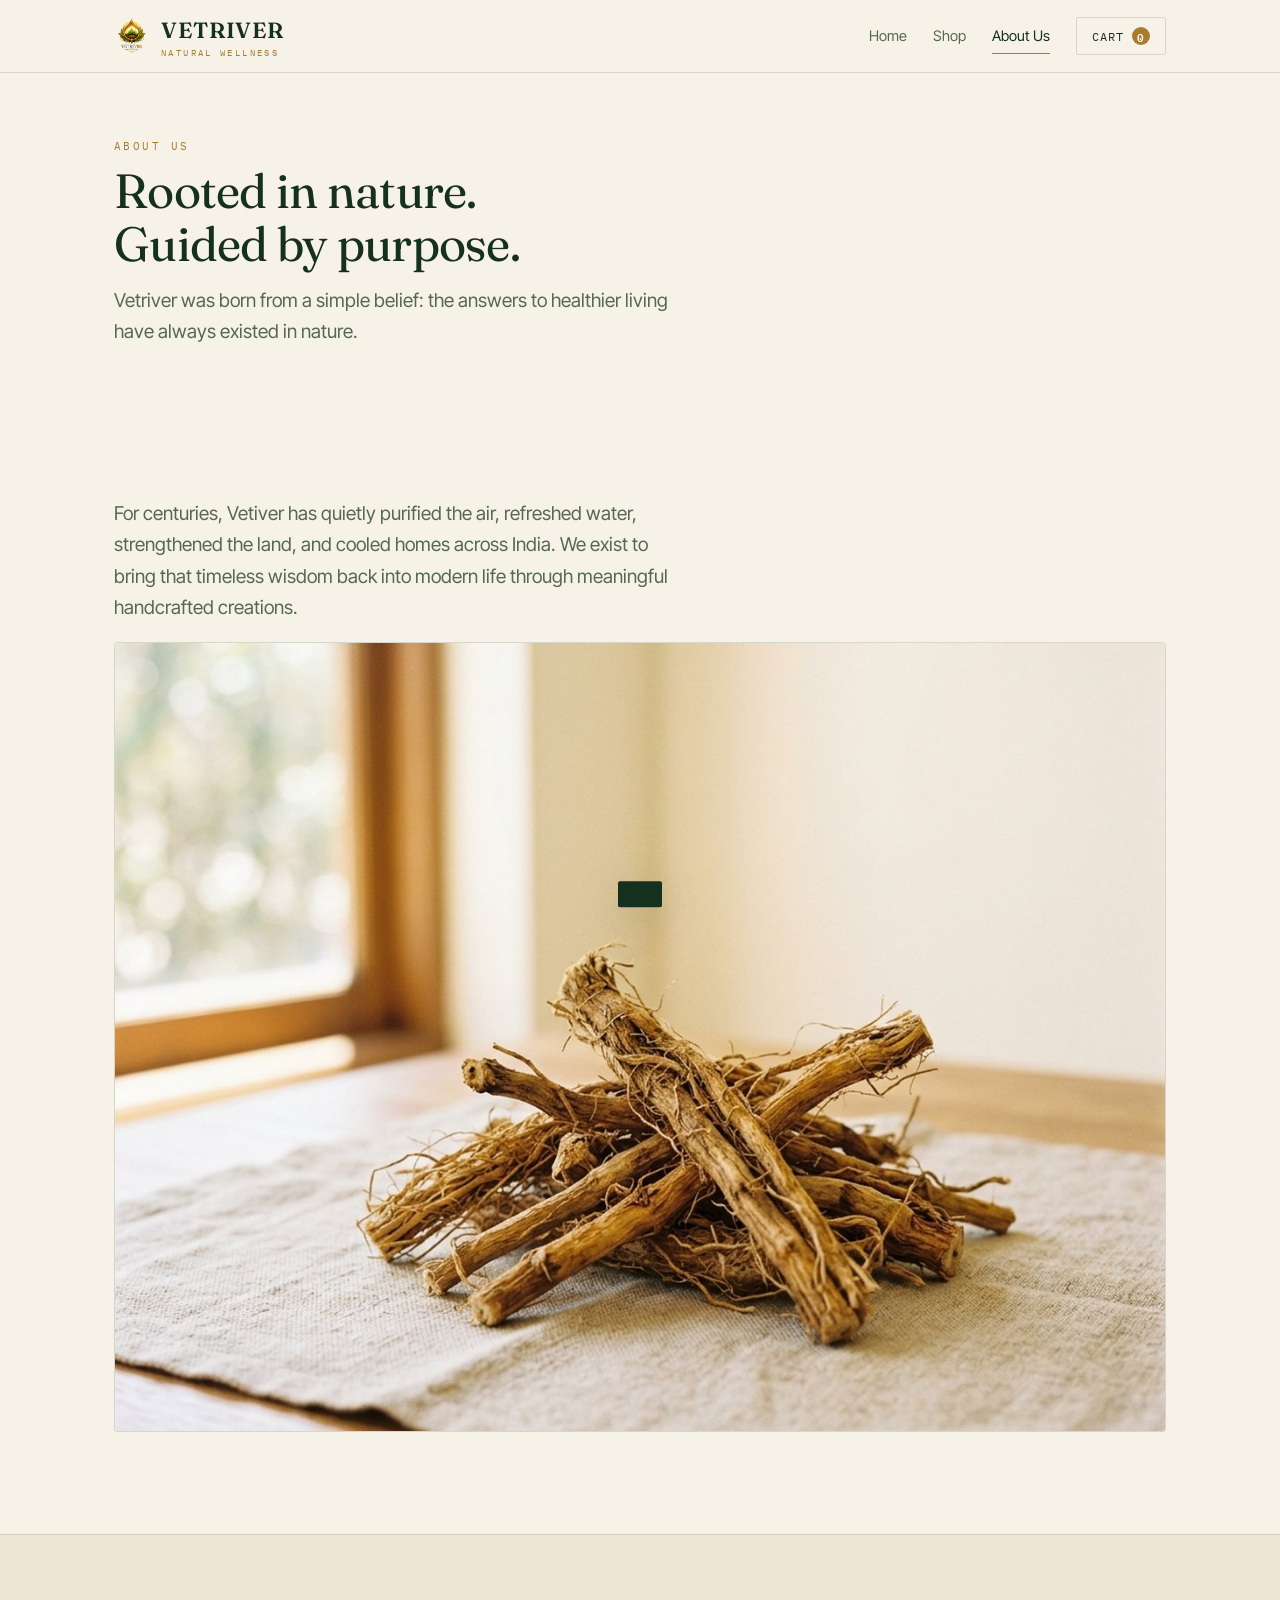
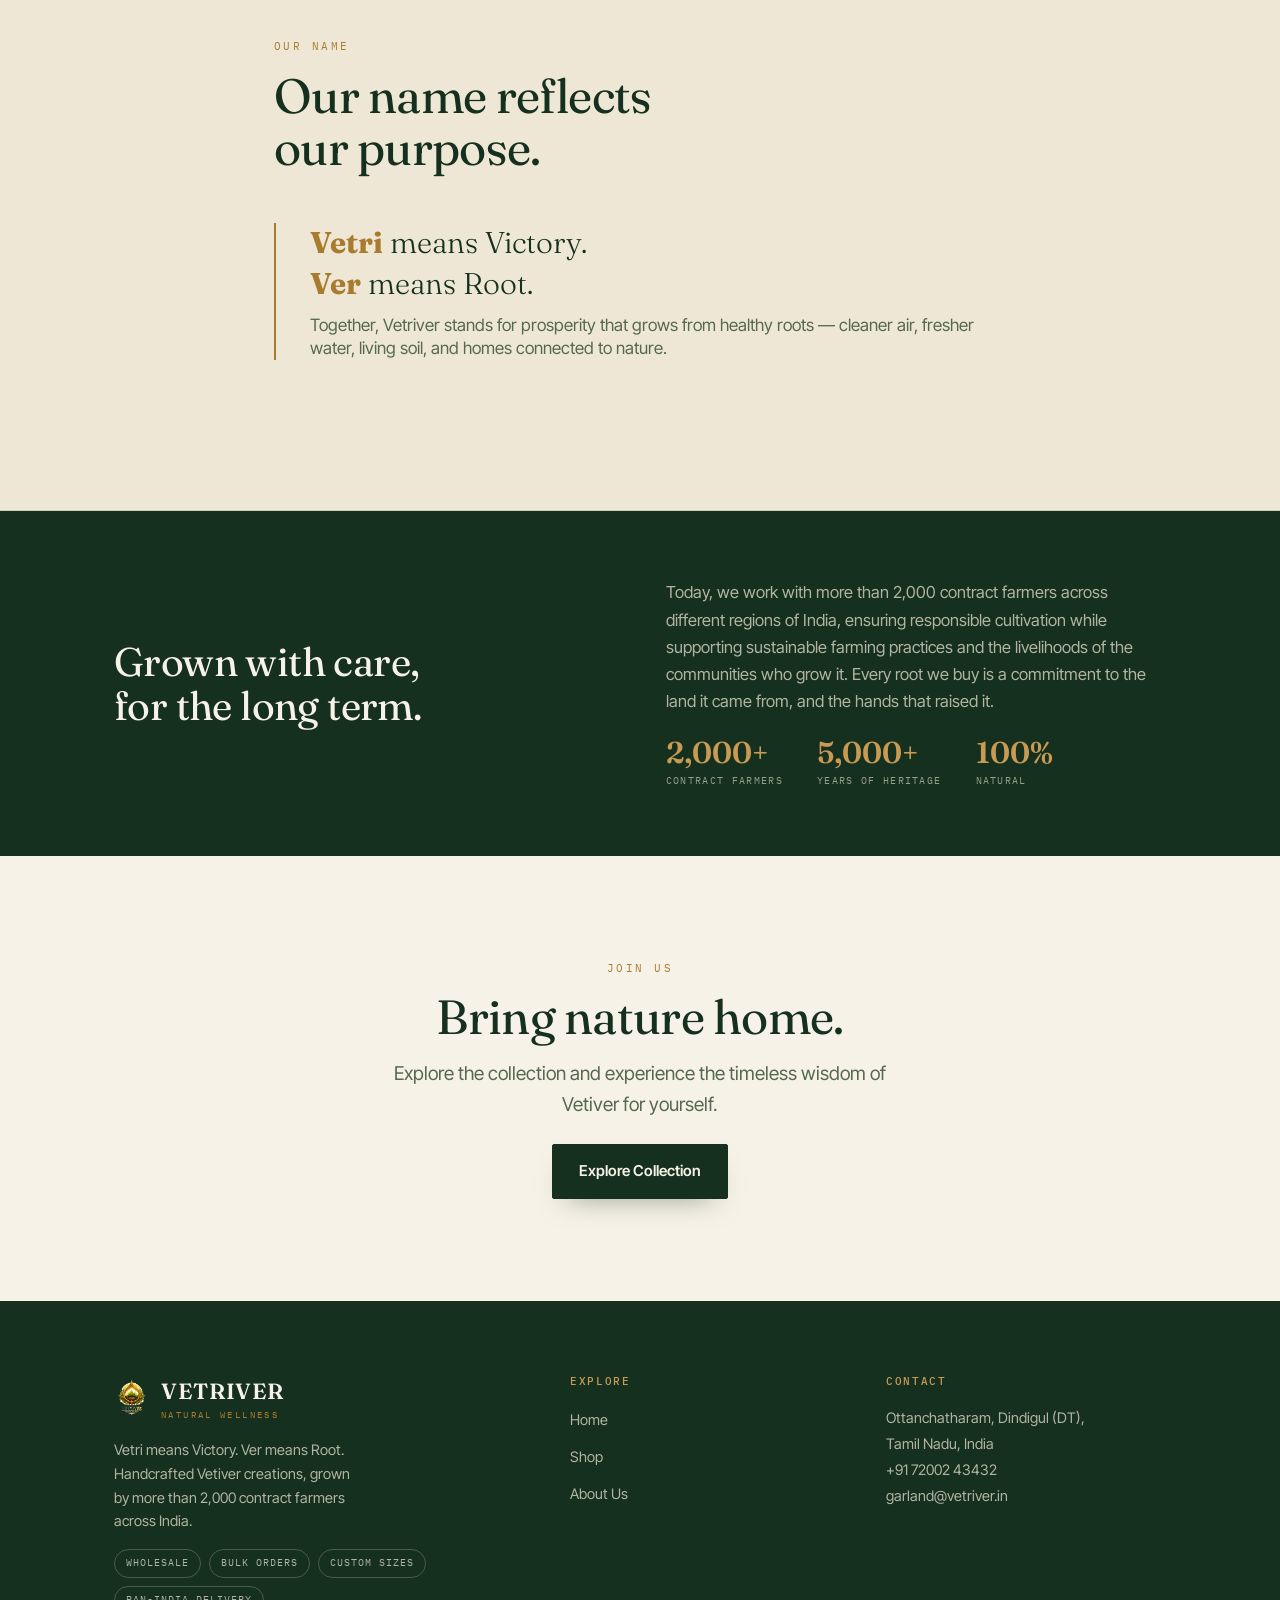
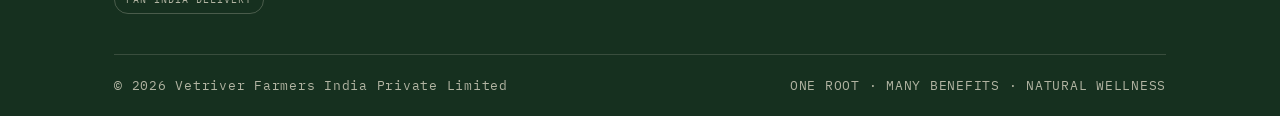
==== about.html @ 760e2b09 "Consolidate to a single 3-page luxury e-commerce site Rebuild as Home / Shop / About Us with the cli" ====
<!DOCTYPE html>
<html lang="en">
<head>
<meta charset="utf-8">
<meta name="viewport" content="width=device-width, initial-scale=1, viewport-fit=cover">
<meta name="theme-color" content="#F7F2E8">

<title>About Us — Rooted in Nature, Guided by Purpose | Vetriver</title>
<meta name="description" content="Vetri means Victory. Ver means Root. Vetriver brings 5,000 years of Vetiver wisdom back into modern life, working with 2,000+ contract farmers across India.">
<link rel="canonical" href="https://vetriver.in/about.html">

<meta property="og:type" content="website">
<meta property="og:site_name" content="Vetriver">
<meta property="og:title" content="About Us — Rooted in Nature, Guided by Purpose">
<meta property="og:description" content="Vetri means Victory. Ver means Root. Prosperity that grows from healthy roots.">
<meta property="og:image" content="https://vetriver.in/assets/c-roots.jpg">
<meta property="og:url" content="https://vetriver.in/about.html">
<meta name="twitter:card" content="summary_large_image">

<link rel="icon" href="assets/logo-light.png">
<link rel="preconnect" href="https://fonts.googleapis.com">
<link rel="preconnect" href="https://fonts.gstatic.com" crossorigin>
<link href="https://fonts.googleapis.com/css2?family=Fraunces:opsz,ital,wght@9..144,0,300;9..144,0,400;9..144,0,600;9..144,1,300&family=Inter+Tight:wght@400;500;600&family=IBM+Plex+Mono:wght@400;500&display=swap" rel="stylesheet">
<link rel="stylesheet" href="assets/styles.css">

<script type="application/ld+json">
{
  "@context": "https://schema.org",
  "@type": "AboutPage",
  "name": "About Vetriver",
  "description": "Vetri means Victory. Ver means Root. Vetriver brings 5,000 years of Vetiver wisdom back into modern life, working with more than 2,000 contract farmers across India.",
  "mainEntity": { "@id": "https://vetriver.in/#org" }
}
</script>
</head>
<body>

<a class="skip" href="#top">Skip to content</a>

<div class="splash" aria-hidden="true">
  <img src="assets/logo-light.png" alt="">
  <small>Vetriver</small>
</div>

<header>
  <nav class="wrap">
    <a class="brand" href="index.html">
      <img src="assets/logo-light.png" alt="" width="36">
      <span><b>VETRIVER</b><small>Natural Wellness</small></span>
    </a>
    <div class="navlinks">
      <a href="index.html">Home</a>
      <a href="shop.html">Shop</a>
      <a href="about.html" aria-current="page">About Us</a>
    </div>
    <button class="cart-btn" id="cartBtn" aria-label="Open cart" aria-controls="drawer" aria-expanded="false">
      CART <span class="cart-count" id="cartCount">0</span>
    </button>
    <details class="menu" id="mobileMenu">
      <summary aria-label="Menu">
        <svg width="20" height="20" viewBox="0 0 24 24" fill="none" stroke="currentColor" stroke-width="2" aria-hidden="true">
          <line x1="3" y1="6" x2="21" y2="6"/><line x1="3" y1="12" x2="21" y2="12"/><line x1="3" y1="18" x2="21" y2="18"/>
        </svg>
      </summary>
      <div class="menu-panel">
        <a href="index.html">Home</a>
        <a href="shop.html">Shop</a>
        <a href="about.html" aria-current="page">About Us</a>
      </div>
    </details>
  </nav>
</header>

<main id="top">

<div class="page-head">
  <div class="wrap">
    <div class="sec-head rv">
      <p class="eyebrow">About us</p>
      <h2>Rooted in nature.<br>Guided by purpose.</h2>
      <p class="lede" style="margin-top:14px">
        Vetriver was born from a simple belief: the answers to healthier living have
        always existed in nature.
      </p>
    </div>
  </div>
</div>

<section>
  <div class="wrap">
    <div class="heritage-grid">
      <div class="rv">
        <p class="lede">
          For centuries, Vetiver has quietly purified the air, refreshed water,
          strengthened the land, and cooled homes across India. We exist to bring that
          timeless wisdom back into modern life through meaningful handcrafted creations.
        </p>
      </div>
      <div class="frame rv" style="border-radius:3px;overflow:hidden;border:1px solid var(--line)">
        <img src="assets/c-roots.jpg" loading="lazy" alt="Freshly harvested vetiver roots, sun-dried before weaving">
      </div>
    </div>
  </div>
</section>

<!-- ==================== ETYMOLOGY ==================== -->
<section style="background:var(--cream-2);border-block:1px solid var(--line)">
  <div class="wrap" style="max-width:860px">
    <div class="sec-head rv">
      <p class="eyebrow">Our name</p>
      <h2>Our name reflects our purpose.</h2>
    </div>
    <div class="pull-quote rv">
      <p><b>Vetri</b> means Victory.<br><b>Ver</b> means Root.</p>
      <p style="font-size:17px;color:var(--ink-soft);font-family:var(--body);font-weight:400">
        Together, Vetriver stands for prosperity that grows from healthy roots — cleaner
        air, fresher water, living soil, and homes connected to nature.
      </p>
    </div>
  </div>
</section>

<!-- ==================== FARMERS / SUSTAINABILITY ==================== -->
<div class="band">
  <div class="wrap">
    <h2>Grown with care, for the long term.</h2>
    <div>
      <p>
        Today, we work with more than 2,000 contract farmers across different regions
        of India, ensuring responsible cultivation while supporting sustainable farming
        practices and the livelihoods of the communities who grow it. Every root we buy
        is a commitment to the land it came from, and the hands that raised it.
      </p>
      <div class="figs">
        <div><b>2,000+</b><span>Contract farmers</span></div>
        <div><b>5,000+</b><span>Years of heritage</span></div>
        <div><b>100%</b><span>Natural</span></div>
      </div>
    </div>
  </div>
</div>

<!-- ==================== CLOSING CTA ==================== -->
<section>
  <div class="wrap" style="max-width:680px;text-align:center">
    <div class="sec-head rv" style="margin:0 auto">
      <p class="eyebrow" style="justify-content:center">Join us</p>
      <h2>Bring nature home.</h2>
      <p class="lede" style="margin:14px auto 0">
        Explore the collection and experience the timeless wisdom of Vetiver for yourself.
      </p>
    </div>
    <div class="hero-cta rv" style="justify-content:center;margin-top:24px">
      <a class="btn btn-solid" href="shop.html">Explore Collection</a>
    </div>
  </div>
</section>

</main>

<footer>
  <div class="wrap">
    <div class="foot">
      <div>
        <a class="brand" href="index.html" style="margin-bottom:16px">
          <img src="assets/logo-light.png" alt="" width="38">
          <span><b>VETRIVER</b><small>Natural Wellness</small></span>
        </a>
        <p style="max-width:36ch;font-size:14.5px">
          Vetri means Victory. Ver means Root. Handcrafted Vetiver creations, grown by
          more than 2,000 contract farmers across India.
        </p>
        <div class="chips">
          <span class="chip">Wholesale</span>
          <span class="chip">Bulk orders</span>
          <span class="chip">Custom sizes</span>
          <span class="chip">Pan-India delivery</span>
        </div>
      </div>
      <div>
        <h4>Explore</h4>
        <ul>
          <li><a href="index.html">Home</a></li>
          <li><a href="shop.html">Shop</a></li>
          <li><a href="about.html">About Us</a></li>
        </ul>
      </div>
      <div>
        <h4>Contact</h4>
        <address>
          Ottanchatharam, Dindigul (DT),<br>Tamil Nadu, India<br>
          <a href="tel:+917200243432">+91 72002 43432</a><br>
          <a href="mailto:garland@vetriver.in">garland@vetriver.in</a>
        </address>
      </div>
    </div>
    <div class="legal">
      <span>© 2026 Vetriver Farmers India Private Limited</span>
      <span>ONE ROOT · MANY BENEFITS · NATURAL WELLNESS</span>
    </div>
  </div>
</footer>

<div class="callbar">
  <a class="btn btn-solid" href="tel:+917200243432">Call</a>
  <a class="btn btn-gold" href="https://wa.me/917200243432" target="_blank" rel="noopener">WhatsApp</a>
</div>

<!-- ==================== CART ==================== -->
<div class="scrim" id="scrim"></div>
<aside class="drawer" id="drawer" role="dialog" aria-modal="true" aria-labelledby="drawerTitle">
  <div class="drawer-top">
    <h3 id="drawerTitle">Your cart</h3>
    <button id="closeCart" aria-label="Close cart">×</button>
  </div>

  <div class="drawer-body">
    <div id="stepCart">
      <div id="cartBody"></div>
    </div>

    <div id="stepShip" hidden>
      <button class="back-link" id="backToCart">← Back to cart</button>
      <div class="step-head"><b>STEP 2 OF 2</b> · Delivery details</div>
      <div class="form-err" id="formErr"></div>

      <div class="form">
        <div class="field">
          <label for="fName">Full name</label>
          <input id="fName" autocomplete="name" placeholder="Who should we address it to?">
        </div>
        <div class="row">
          <div class="field">
            <label for="fPhone">Mobile</label>
            <input id="fPhone" inputmode="numeric" autocomplete="tel"
                   maxlength="10" placeholder="10 digits">
          </div>
          <div class="field">
            <label for="fPin">PIN code</label>
            <input id="fPin" inputmode="numeric" autocomplete="postal-code"
                   maxlength="6" placeholder="6 digits">
          </div>
        </div>
        <div class="field">
          <label for="fEmail">Email</label>
          <input id="fEmail" type="email" autocomplete="email"
                 placeholder="For your order confirmation">
        </div>
        <div class="field">
          <label for="fAddr">Address</label>
          <textarea id="fAddr" autocomplete="street-address"
                    placeholder="House / flat, street, landmark"></textarea>
        </div>
        <div class="row">
          <div class="field">
            <label for="fCity">City</label>
            <input id="fCity" autocomplete="address-level2" placeholder="City or town">
          </div>
          <div class="field">
            <label for="fState">State</label>
            <select id="fState" autocomplete="address-level1">
              <option value="">Select</option>
            </select>
          </div>
        </div>
      </div>
    </div>
  </div>

  <div class="drawer-foot">
    <div class="total"><span>Total</span><b id="cartTotal">₹0</b></div>
    <button class="btn btn-solid" id="checkoutBtn">Continue to delivery</button>
    <p class="secure-note">
      <svg width="12" height="12" viewBox="0 0 24 24" fill="none" stroke="currentColor" stroke-width="2" aria-hidden="true">
        <rect x="4" y="11" width="16" height="10" rx="1.5"/><path d="M8 11V7a4 4 0 0 1 8 0v4"/>
      </svg>
      RAZORPAY · UPI · CARDS · NET BANKING
    </p>
  </div>
</aside>

<div class="toast" id="toast" role="status" aria-live="polite"></div>

<script src="https://checkout.razorpay.com/v1/checkout.js" defer></script>
<script src="assets/site.js"></script>
<script src="assets/shop.js"></script>
</body>
</html>
---- assets/styles.css ----
/* ================= TOKENS =================
   Deliberately NOT the dark retail store. This is the daylight room:
   cream ground, root-green as the INK, gold as the accent. Same brand,
   different light. Green-on-cream (not black-on-cream) is what keeps it
   from being a generic "warm cream + serif" template.
   ========================================= */
:root{
  --cream:    #F7F2E8;   /* page ground */
  --cream-2:  #EFE7D6;   /* raised panels */
  --ink:      #16301F;   /* root green — all body text */
  --ink-soft: #55694F;   /* secondary text */
  --gold:     #A97B2E;   /* accent, links, rules */
  --gold-lit: #C89A54;
  --cord:     #7B2D52;   /* the magenta cord — used once, on the rating */
  --line:     rgba(22,48,31,.14);
  --white:    #FFFDF8;

  --display:"Fraunces",Georgia,serif;
  --body:"Inter Tight",system-ui,sans-serif;
  --mono:"IBM Plex Mono",ui-monospace,monospace;
  --pad: clamp(20px,5vw,80px);
  --max: 1180px;
}
*,*::before,*::after{box-sizing:border-box}
html{scroll-behavior:smooth;scroll-padding-top:92px;-webkit-text-size-adjust:100%;
  -webkit-tap-highlight-color:transparent}
@media (prefers-reduced-motion: reduce){
  html{scroll-behavior:auto}
  *,*::before,*::after{animation-duration:.01ms!important;transition-duration:.01ms!important}
}
body{
  margin:0; background:var(--cream); color:var(--ink);
  font-family:var(--body); font-size:17px; line-height:1.65;
  -webkit-font-smoothing:antialiased; text-rendering:optimizeLegibility;
  font-feature-settings:"kern","liga"; accent-color:var(--gold);
  overflow-x:hidden;
}
img{max-width:100%;display:block}
a{color:inherit}
:focus-visible{outline:2px solid var(--gold);outline-offset:3px;border-radius:2px}
::selection{background:var(--gold);color:var(--white)}
.skip{position:absolute;left:-9999px;top:0;z-index:100;background:var(--ink);color:var(--cream);
  font-weight:600;font-size:14px;padding:10px 16px;border-radius:2px;text-decoration:none}
.skip:focus{left:12px;top:12px}
.wrap{max-width:var(--max);margin-inline:auto;padding-inline:var(--pad)}

h1,h2,h3{font-family:var(--display);font-weight:400;letter-spacing:-.015em;margin:0;text-wrap:balance}
h2{font-size:clamp(30px,4.4vw,48px);line-height:1.1}
h3{font-size:21px;line-height:1.3}
p{margin:0 0 1em;text-wrap:pretty}
.lede{font-size:clamp(17px,1.6vw,19px);color:var(--ink-soft);max-width:56ch}
.eyebrow{
  font-family:var(--mono);font-size:11px;letter-spacing:.22em;text-transform:uppercase;
  color:var(--gold);margin:0 0 14px;
}

/* ================= NAV ================= */
header{
  position:sticky;top:0;z-index:60;background:rgba(247,242,232,.9);
  backdrop-filter:blur(12px);border-bottom:1px solid var(--line);
}
nav{display:flex;align-items:center;gap:26px;height:72px}
.brand{display:flex;align-items:center;gap:11px;text-decoration:none;margin-right:auto}
.brand img{width:36px}
.brand b{font-family:var(--display);font-size:22px;font-weight:600;letter-spacing:.04em}
.brand small{
  display:block;font-family:var(--mono);font-size:8.5px;letter-spacing:.28em;
  color:var(--gold);text-transform:uppercase;margin-top:-2px;
}
.navlinks{display:flex;gap:26px}
.navlinks a{
  text-decoration:none;font-size:14.5px;color:var(--ink-soft);
  padding:6px 0;border-bottom:1px solid transparent;transition:.2s;
}
.navlinks a:hover{color:var(--ink);border-color:var(--gold)}
.navlinks a[aria-current]{color:var(--ink);border-color:var(--gold)}
@media(max-width:900px){.navlinks{display:none}}

/* buttons */
.btn{
  font-family:var(--body);font-size:15px;font-weight:600;padding:14px 26px;
  border-radius:2px;cursor:pointer;border:1px solid;text-decoration:none;
  display:inline-flex;align-items:center;gap:9px;transition:.2s;white-space:nowrap;
}
.btn-solid{background:var(--ink);border-color:var(--ink);color:var(--cream);
  box-shadow:0 12px 30px -16px rgba(22,48,31,.55)}
.btn-solid:hover{background:#0E2115;transform:translateY(-1px)}
.btn-gold{background:var(--gold);border-color:var(--gold);color:var(--white)}
.btn-gold:hover{background:var(--gold-lit);transform:translateY(-1px)}
.btn-ghost{background:transparent;border-color:var(--ink);color:var(--ink)}
.btn-ghost:hover{background:var(--ink);color:var(--cream)}
.btn-sm{padding:10px 18px;font-size:13.5px}

/* ================= HERO =================
   No stock "product in a styled room" photo exists yet, and faking one
   would be the tell. So the hero leads with the number that actually
   matters to a trade buyer: 300 tonnes.
*/
.hero{padding:clamp(48px,6vw,80px) 0 clamp(50px,6vw,80px)}
.hero .wrap{display:grid;grid-template-columns:1.05fr .95fr;gap:clamp(32px,5vw,64px);align-items:center}
@media(max-width:920px){.hero .wrap{grid-template-columns:1fr;gap:36px}}

.rating{
  display:inline-flex;align-items:center;gap:9px;margin-bottom:22px;
  background:var(--white);border:1px solid var(--line);border-radius:40px;
  padding:7px 15px 7px 12px;
}
.stars{color:var(--cord);font-size:13px;letter-spacing:2px}
.rating span{font-family:var(--mono);font-size:11px;letter-spacing:.1em;
  text-transform:uppercase;color:var(--ink-soft)}
h1{font-size:clamp(40px,6vw,70px);line-height:1.02;letter-spacing:-.03em;margin:0 0 20px}
h1 em{font-style:italic;font-weight:300;color:var(--gold);display:block}
.hero-cta{display:flex;gap:12px;flex-wrap:wrap;margin-top:28px}

.hero-img{position:relative;border-radius:3px;overflow:hidden;border:1px solid var(--line);
  box-shadow:0 30px 60px -30px rgba(22,48,31,.28);
  width:100%;}
.hero-img img{aspect-ratio:1;width:100%;height:100%;object-fit:cover;display:block}
/* the product video is landscape (16:9) — let it keep its own ratio instead of
   being cropped into the square the poster image used */
.hero-img video{aspect-ratio:16/9;width:100%;height:auto;object-fit:cover;display:block}

/* mute/unmute toggle on the hero video */
.mute-btn{
  position:absolute;z-index:3;right:14px;bottom:14px;
  width:44px;height:44px;display:flex;align-items:center;justify-content:center;
  background:rgba(22,48,31,.55);backdrop-filter:blur(6px);
  border:1px solid rgba(255,253,248,.4);border-radius:50%;
  color:var(--white);cursor:pointer;transition:.2s;
}
.mute-btn:hover{border-color:var(--gold-lit);background:rgba(22,48,31,.75)}
.mute-btn:focus-visible{outline:2px solid var(--gold);outline-offset:2px}
.mute-btn svg{width:19px;height:19px}
.mute-btn .icon-on{display:none}
.mute-btn[data-muted="false"] .icon-on{display:block}
.mute-btn[data-muted="false"] .icon-off{display:none}
.stamp{
  position:absolute;right:0;bottom:0;background:var(--cream);
  border-top:1px solid var(--line);border-left:1px solid var(--line);
  padding:14px 18px;text-align:right;
}
.stamp b{display:block;font-family:var(--display);font-size:26px;color:var(--gold);
  font-weight:600;line-height:1}
.stamp span{font-family:var(--mono);font-size:9.5px;letter-spacing:.14em;
  text-transform:uppercase;color:var(--ink-soft);display:block;margin-top:4px}

/* ================= PAGE HEAD (non-home pages) ================= */
.page-head{padding:clamp(40px,6vw,64px) 0 0}
.page-head .eyebrow{margin-bottom:10px}

/* ================= NO MIDDLEMEN BAND ================= */
.band{background:var(--ink);color:var(--cream);padding:clamp(44px,5.5vw,68px) 0}
.band h2{color:var(--cream);max-width:20ch;font-size:clamp(26px,3.6vw,40px)}
.band .wrap{display:grid;grid-template-columns:1fr 1fr;gap:clamp(28px,4vw,56px);align-items:center}
@media(max-width:820px){.band .wrap{grid-template-columns:1fr;gap:24px}}
.band p{color:rgba(239,231,214,.72);margin:0;font-size:16.5px}
.band .figs{display:flex;gap:34px;margin-top:22px;flex-wrap:wrap}
.band .figs div b{display:block;font-family:var(--display);font-size:30px;
  color:var(--gold-lit);font-weight:600;line-height:1}
.band .figs div span{font-family:var(--mono);font-size:9.5px;letter-spacing:.14em;
  text-transform:uppercase;color:rgba(239,231,214,.6);margin-top:5px;display:block}

section{padding:clamp(60px,8vw,104px) 0}
.sec-head{max-width:58ch;margin-bottom:clamp(30px,4vw,48px)}

/* ================= COLLECTIONS ================= */
.cols{display:grid;grid-template-columns:repeat(auto-fill,minmax(250px,1fr));gap:clamp(16px,2vw,26px)}
.col{text-decoration:none;display:block}
.col-img{
  position:relative;aspect-ratio:4/5;overflow:hidden;border-radius:3px;
  border:1px solid var(--line);background:var(--cream-2);
}
.col-img img{width:100%;height:100%;object-fit:cover;transition:transform .6s ease}
.col:hover .col-img img{transform:scale(1.05)}
/* grade tag — the whole-crop argument, on every card */
.col-img .g{
  position:absolute;top:10px;left:10px;background:rgba(247,242,232,.94);
  font-family:var(--mono);font-size:9px;letter-spacing:.12em;text-transform:uppercase;
  color:var(--ink);padding:5px 9px;border-radius:2px;
}
.col h3{margin:16px 0 3px;font-size:20px;transition:color .2s}
.col:hover h3{color:var(--gold)}
.col p{color:var(--ink-soft);font-size:14px;margin:0}
.col .from{
  font-family:var(--mono);font-size:11.5px;color:var(--gold);letter-spacing:.06em;
  margin-top:7px;display:block;
}
.size-chips{display:flex;gap:6px;flex-wrap:wrap;margin-top:10px}
.size-chip{
  font-family:var(--mono);font-size:10px;letter-spacing:.08em;text-transform:uppercase;
  border:1px solid var(--line);border-radius:20px;padding:4px 10px;color:var(--ink-soft);
}

/* ================= REVIEWS ================= */
#reviews{background:var(--cream-2);border-block:1px solid var(--line)}
.quotes{display:grid;grid-template-columns:repeat(3,1fr);gap:clamp(16px,2vw,24px)}
@media(max-width:880px){.quotes{grid-template-columns:1fr}}
.quote{
  background:var(--white);border:1px solid var(--line);border-radius:3px;
  padding:26px 26px 22px;display:flex;flex-direction:column;
}
.quote .stars{margin-bottom:14px}
.quote blockquote{
  margin:0 0 18px;font-family:var(--display);font-size:17.5px;line-height:1.55;
  font-weight:300;flex:1;
}
.quote cite{font-style:normal;font-size:14px;font-weight:600;display:block}
.quote small{font-family:var(--mono);font-size:10px;letter-spacing:.12em;
  text-transform:uppercase;color:var(--ink-soft)}

/* ================= VISIT ================= */
.visit{display:grid;grid-template-columns:1.1fr .9fr;gap:clamp(30px,4.5vw,60px);align-items:start}
@media(max-width:900px){.visit{grid-template-columns:1fr}}
.addr{font-style:normal;font-size:17px;line-height:1.8;margin:0 0 8px}
.hours{font-family:var(--mono);font-size:13px;color:var(--ink-soft);letter-spacing:.04em}
.panels{display:grid;gap:14px}
.panels-3{grid-template-columns:repeat(3,1fr)}
@media(max-width:820px){.panels-3{grid-template-columns:1fr}}
.panel{background:var(--white);border:1px solid var(--line);border-radius:3px;padding:24px}
.panel h4{
  font-family:var(--mono);font-size:10.5px;letter-spacing:.16em;text-transform:uppercase;
  color:var(--gold);margin:0 0 10px;font-weight:500;
}
.panel .big{font-family:var(--display);font-size:27px;font-weight:600;margin:0 0 6px;
  display:block;text-decoration:none}
.panel .big:hover{color:var(--gold)}
.panel p{color:var(--ink-soft);font-size:14.5px;margin:0 0 16px}
.panel .btn{width:100%;justify-content:center}
.map{
  border:1px solid var(--line);border-radius:3px;overflow:hidden;margin-top:20px;
  aspect-ratio:16/9;background:var(--cream-2);
}
.map iframe{width:100%;height:100%;border:0;display:block}

/* ================= FOOTER ================= */
footer{background:var(--ink);color:rgba(239,231,214,.72);padding:clamp(48px,6vw,72px) 0 0}
.foot{display:grid;grid-template-columns:1.5fr 1fr 1fr;gap:36px;padding-bottom:40px}
@media(max-width:820px){.foot{grid-template-columns:1fr;gap:28px}}
footer .brand b{color:var(--cream)}
footer h4{font-family:var(--mono);font-size:10.5px;letter-spacing:.16em;text-transform:uppercase;
  color:var(--gold-lit);margin:0 0 14px;font-weight:500}
footer ul{list-style:none;padding:0;margin:0;display:grid;gap:9px}
footer a{color:rgba(239,231,214,.72);text-decoration:none;font-size:14.5px}
footer a:hover{color:var(--gold-lit)}
footer address{font-style:normal;font-size:14.5px;line-height:1.8}
.chips{display:flex;gap:8px;flex-wrap:wrap;margin-top:16px}
.chip{
  font-family:var(--mono);font-size:10px;letter-spacing:.1em;text-transform:uppercase;
  border:1px solid rgba(239,231,214,.24);border-radius:20px;padding:5px 11px;
}
.legal{
  border-top:1px solid rgba(239,231,214,.16);padding:20px 0;display:flex;
  justify-content:space-between;gap:14px;flex-wrap:wrap;font-size:12.5px;
}
.legal span{font-family:var(--mono);letter-spacing:.06em}

/* sticky call bar — mobile only. This IS the conversion path. */
.callbar{
  position:fixed;left:0;right:0;bottom:0;z-index:70;display:none;
  background:var(--white);border-top:1px solid var(--line);padding:10px 14px;
  gap:10px;box-shadow:0 -6px 24px -8px rgba(22,48,31,.18);
}
.callbar .btn{flex:1;justify-content:center;padding:13px}
@media(max-width:760px){
  .callbar{display:flex}
  body{padding-bottom:74px}
}

/* one quiet reveal */
.rv{opacity:0;transform:translateY(14px);transition:opacity .7s ease,transform .7s ease}
.rv.in{opacity:1;transform:none}
@media (prefers-reduced-motion: reduce){.rv{opacity:1;transform:none}}

/* ================= SPLASH (logo-on-load) =================
   Brief, then gone — this must never read as a loading screen. It fades
   the moment the logo has been seen, and only plays once per browser
   session so repeat page loads during the same visit aren't gated. */
.splash{
  position:fixed;inset:0;z-index:200;background:var(--ink);
  display:flex;align-items:center;justify-content:center;
  animation:splash-out .5s ease 1.05s forwards;
}
.splash img{width:64px;height:64px;animation:splash-in .6s ease both}
.splash small{
  position:absolute;bottom:calc(50% - 54px);left:50%;transform:translateX(-50%);
  font-family:var(--mono);font-size:9.5px;letter-spacing:.32em;text-transform:uppercase;
  color:var(--gold-lit);opacity:0;animation:splash-in .6s ease .15s both;
}
@keyframes splash-in{from{opacity:0;transform:translateY(8px) scale(.94)}to{opacity:1;transform:none}}
@keyframes splash-out{to{opacity:0;visibility:hidden;pointer-events:none}}
body.no-splash .splash{display:none}
@media (prefers-reduced-motion: reduce){
  .splash{animation:splash-out .01ms ease .01ms forwards}
  .splash img,.splash small{animation:none;opacity:1;transform:none}
}

/* ================= MOBILE MENU ================= */
.menu{display:none;position:relative}
.menu>summary{
  list-style:none;cursor:pointer;display:flex;align-items:center;
  width:42px;height:42px;justify-content:center;
  border:1px solid var(--line);border-radius:2px;color:var(--ink);
}
.menu>summary::-webkit-details-marker{display:none}
.menu>summary:hover{border-color:var(--gold)}
.menu[open]>summary{border-color:var(--gold);background:rgba(169,123,46,.08)}
.menu-panel{
  position:absolute;right:0;top:calc(100% + 12px);min-width:190px;
  background:var(--white);border:1px solid var(--line);border-radius:3px;
  padding:6px;display:grid;gap:2px;box-shadow:0 20px 50px -18px rgba(22,48,31,.35);
}
.menu-panel a{
  text-decoration:none;color:var(--ink-soft);font-size:15px;
  padding:11px 13px;border-radius:2px;transition:.15s;
}
.menu-panel a:hover{color:var(--ink);background:rgba(169,123,46,.09)}
.menu-panel a[aria-current]{color:var(--ink);background:rgba(169,123,46,.09)}
@media(max-width:900px){.menu{display:block}}

/* ================= CART BUTTON ================= */
.cart-btn{
  display:flex;align-items:center;gap:8px;cursor:pointer;
  background:transparent;border:1px solid var(--line);color:var(--ink);
  font-family:var(--mono);font-size:12px;letter-spacing:.08em;
  padding:9px 15px;border-radius:2px;transition:.2s;
}
.cart-btn:hover{border-color:var(--gold);background:rgba(169,123,46,.07)}
.cart-count{
  background:var(--gold);color:var(--white);border-radius:20px;
  min-width:18px;height:18px;display:grid;place-items:center;
  font-size:11px;font-weight:600;padding:0 5px;
}

/* ================= SHOP PAGE ================= */
.shop{display:grid;grid-template-columns:1fr 1fr;gap:clamp(34px,5vw,72px);align-items:start}
@media(max-width:940px){.shop{grid-template-columns:1fr}}
.gallery{display:grid;gap:12px;max-width:520px}
.gallery .main{grid-column:1/-1;border-radius:3px;overflow:hidden;border:1px solid var(--line)}
.gallery .main img{aspect-ratio:1;object-fit:cover;width:100%}
.thumbs{display:grid;grid-template-columns:repeat(3,1fr);gap:12px}
.thumbs button{
  padding:0;border:1px solid var(--line);background:none;cursor:pointer;
  border-radius:2px;overflow:hidden;transition:.2s;
}
.thumbs button[aria-current="true"]{border-color:var(--gold)}
.thumbs button:hover{border-color:var(--gold)}
.thumbs img{aspect-ratio:1;object-fit:cover;width:100%}
.buybox h2{margin-bottom:8px}

/* size selector — segmented control (Quils/Cushions have no variants, garlands do) */
.sizes{display:flex;gap:8px;flex-wrap:wrap;margin:18px 0 4px}
.sizes button{
  font-family:var(--mono);font-size:12.5px;letter-spacing:.04em;
  padding:9px 16px;min-height:44px;border-radius:2px;
  background:transparent;border:1px solid var(--line);color:var(--ink-soft);
  cursor:pointer;transition:color .2s,border-color .2s,background .2s;
}
.sizes button:hover{border-color:var(--gold);color:var(--ink)}
.sizes button:focus-visible{outline:2px solid var(--gold);outline-offset:2px}
.sizes button[aria-pressed="true"]{background:var(--ink);border-color:var(--ink);color:var(--cream);font-weight:600}

/* variant cards — milld.com-style tiered picker, reuses .sizes so the same
   JS/aria-pressed wiring drives both; this modifier just changes the shape */
.sizes.cards{display:grid;grid-template-columns:repeat(auto-fit,minmax(112px,1fr));gap:10px;margin-top:16px}
.sizes.cards button,.sizes.cards a{
  position:relative;display:flex;flex-direction:column;align-items:flex-start;gap:3px;
  min-height:auto;height:auto;padding:15px 14px 13px;text-align:left;
}
.sizes.cards .tier-label{font-size:13.5px;font-weight:600;font-family:var(--body);color:inherit}
.sizes.cards .tier-price{font-family:var(--display);font-size:17px;font-weight:600}
.sizes.cards button[aria-pressed="true"] .tier-price{color:var(--gold-lit)}
.sizes.cards .tier-unit{font-family:var(--mono);font-size:9.5px;letter-spacing:.02em;opacity:.75}
.sizes.cards .badge{
  position:absolute;top:-9px;right:10px;background:var(--gold);color:var(--white);
  font-family:var(--mono);font-size:8px;letter-spacing:.08em;text-transform:uppercase;
  padding:3px 8px;border-radius:20px;white-space:nowrap;
}
.sizes.cards a.custom-tier{grid-column:1/-1;flex-direction:row;align-items:center;gap:10px;color:var(--ink-soft);text-decoration:none}
.sizes.cards a.custom-tier .tier-price{font-size:14px}
.sizes.cards a.custom-tier:hover{border-color:var(--gold);color:var(--ink)}

.price{display:flex;align-items:baseline;gap:12px;margin:20px 0 6px}
.price .amt{font-family:var(--display);font-size:38px;font-weight:600;color:var(--ink)}
.price .mrp{color:var(--ink-soft);text-decoration:line-through;font-size:16px}
.price .off{
  font-family:var(--mono);font-size:11px;letter-spacing:.1em;
  background:rgba(123,45,82,.1);border:1px solid rgba(169,123,46,.3);
  color:var(--cord);padding:3px 8px;border-radius:2px;
}
.tax{font-family:var(--mono);font-size:11.5px;color:var(--ink-soft);letter-spacing:.05em}

.stock{margin:24px 0;padding:16px 18px;border-radius:2px;border:1px solid var(--line);background:var(--cream-2)}
.stock-row{display:flex;align-items:center;gap:9px;margin-bottom:11px}
.dot{width:7px;height:7px;border-radius:50%;background:#4E9A63;box-shadow:0 0 0 0 rgba(78,154,99,.6);animation:pulse 2.4s infinite}
@keyframes pulse{0%{box-shadow:0 0 0 0 rgba(78,154,99,.5)}70%{box-shadow:0 0 0 7px rgba(78,154,99,0)}100%{box-shadow:0 0 0 0 rgba(78,154,99,0)}}
.stock.low .dot{background:#B67F1E;animation:none}
.stock.out .dot{background:#A23B33;animation:none}
.stock-label{font-family:var(--mono);font-size:11.5px;letter-spacing:.12em;text-transform:uppercase;color:var(--ink)}
.bar{height:3px;background:var(--line);border-radius:3px;overflow:hidden}
.bar i{display:block;height:100%;background:var(--gold);transition:width .7s ease}
.stock small{display:block;margin-top:9px;font-size:12.5px;color:var(--ink-soft)}

.qty{display:flex;align-items:center;gap:0;margin:22px 0;width:fit-content;border:1px solid var(--line);border-radius:2px;overflow:hidden}
.qty button{width:44px;height:44px;background:transparent;border:0;cursor:pointer;color:var(--ink);font-size:19px;transition:.15s}
.qty button:hover:not(:disabled){background:rgba(169,123,46,.1)}
.qty button:disabled{opacity:.3;cursor:not-allowed}
.qty span{width:52px;text-align:center;font-family:var(--mono);font-size:15px;border-inline:1px solid var(--line);line-height:44px}
.buy-actions{display:flex;gap:12px;flex-wrap:wrap}
.buy-actions .btn{flex:1;min-width:170px;justify-content:center}
.btn:disabled{opacity:.45;cursor:not-allowed;transform:none}

.assure{list-style:none;padding:22px 0 0;margin:24px 0 0;border-top:1px solid var(--line);display:grid;gap:11px}
.assure li{display:flex;gap:10px;font-size:14.5px;color:var(--ink-soft);align-items:flex-start}
.assure li::before{content:"✓";color:var(--gold);font-weight:700;flex-shrink:0}

/* product cards below the fold — Cushion / Quils, simple add-to-cart */
.catalogue-head{margin:clamp(70px,9vw,110px) 0 clamp(28px,3.5vw,44px);max-width:58ch}
.grid{
  display:grid;grid-template-columns:repeat(auto-fit,minmax(250px,1fr));
  gap:1px;background:var(--line);border:1px solid var(--line);border-radius:3px;overflow:hidden;
}
.card{background:var(--white);padding:0;display:flex;flex-direction:column;transition:background .2s}
.card:hover{background:var(--cream-2)}
.card-img{position:relative;aspect-ratio:4/3;overflow:hidden;background:var(--cream-2)}
.card-img img{width:100%;height:100%;object-fit:cover;transition:transform .5s ease}
.card:hover .card-img img{transform:scale(1.04)}
.grade{
  position:absolute;top:0;left:0;z-index:2;background:var(--white);
  border-right:1px solid var(--line);border-bottom:1px solid var(--line);
  font-family:var(--mono);font-size:9.5px;letter-spacing:.13em;text-transform:uppercase;
  color:var(--gold);padding:6px 10px;
}
.card-body{padding:18px 20px 20px;display:flex;flex-direction:column;flex:1}
.card h3{font-size:18px;margin-bottom:4px}
.card .tag{color:var(--ink-soft);font-size:13.5px;margin:0 0 14px;flex:1}
.card-foot{display:flex;align-items:center;justify-content:space-between;gap:10px}
.card .p{display:flex;align-items:baseline;gap:7px}
.card .p b{font-family:var(--display);font-size:21px;color:var(--ink);font-weight:600}
.card .p s{color:var(--ink-soft);font-size:12.5px}
.card .add{
  background:transparent;border:1px solid var(--line);color:var(--ink);
  font-family:var(--body);font-size:13px;font-weight:600;cursor:pointer;
  padding:9px 15px;border-radius:2px;transition:.18s;white-space:nowrap;
}
.card .add:hover:not(:disabled){background:var(--ink);border-color:var(--ink);color:var(--cream)}
.card .add:disabled{opacity:.4;cursor:not-allowed}
.card .st{font-family:var(--mono);font-size:10px;letter-spacing:.1em;text-transform:uppercase;margin-top:11px;display:flex;align-items:center;gap:6px;color:var(--ink-soft)}
.card .st i{width:5px;height:5px;border-radius:50%;background:#4E9A63;display:block}
.card .st.low i{background:#B67F1E}
.card .st.out i{background:#A23B33}
.card.sold .card-img img{filter:grayscale(.75) brightness(.85)}

/* ================= CHECKOUT / ADDRESS FORM ================= */
.step-head{display:flex;align-items:center;gap:8px;margin-bottom:16px;font-family:var(--mono);font-size:10.5px;letter-spacing:.14em;text-transform:uppercase;color:var(--ink-soft)}
.step-head b{color:var(--gold)}
.form{display:grid;gap:12px}
.form .row{display:grid;grid-template-columns:1fr 1fr;gap:12px}
.field label{display:block;font-family:var(--mono);font-size:10px;letter-spacing:.12em;text-transform:uppercase;color:var(--ink-soft);margin-bottom:5px}
.field input,.field select,.field textarea{
  width:100%;background:var(--white);border:1px solid var(--line);
  color:var(--ink);font-family:var(--body);font-size:14.5px;
  padding:11px 12px;border-radius:2px;transition:border-color .15s;
}
.field textarea{resize:vertical;min-height:64px}
.field input:focus,.field select:focus,.field textarea:focus{outline:none;border-color:var(--gold)}
.field input::placeholder,.field textarea::placeholder{color:#9AA394}
.field select{appearance:none;cursor:pointer;
  background-image:linear-gradient(45deg,transparent 50%,var(--gold) 50%),linear-gradient(135deg,var(--gold) 50%,transparent 50%);
  background-position:calc(100% - 16px) 19px,calc(100% - 11px) 19px;
  background-size:5px 5px,5px 5px;background-repeat:no-repeat;
}
.field.bad input,.field.bad select,.field.bad textarea{border-color:#A23B33}
.err{color:#A23B33;font-size:13px;margin:2px 0 0;display:none}
.err.show{display:block}
.form-err{background:rgba(162,59,51,.09);border:1px solid rgba(162,59,51,.35);color:#8E332C;font-size:13.5px;padding:11px 13px;border-radius:2px;margin-bottom:14px;display:none}
.form-err.show{display:block}
.back-link{background:none;border:0;color:var(--ink-soft);cursor:pointer;font-size:13px;text-decoration:underline;padding:0;margin-bottom:16px}
.back-link:hover{color:var(--gold)}

/* ================= CART DRAWER ================= */
.scrim{position:fixed;inset:0;background:rgba(22,48,31,.5);backdrop-filter:blur(3px);opacity:0;pointer-events:none;transition:.28s;z-index:80}
.scrim.open{opacity:1;pointer-events:auto}
.drawer{
  position:fixed;top:0;right:0;bottom:0;width:min(420px,100%);
  background:var(--cream);border-left:1px solid var(--line);z-index:90;
  transform:translateX(100%);transition:transform .32s cubic-bezier(.4,0,.2,1);
  display:flex;flex-direction:column;
}
.drawer.open{transform:none}
.drawer-top{display:flex;justify-content:space-between;align-items:center;padding:22px 24px;border-bottom:1px solid var(--line)}
.drawer-top h3{font-size:19px}
.drawer-top button{background:none;border:0;color:var(--ink-soft);font-size:25px;cursor:pointer;line-height:1}
.drawer-body{flex:1;overflow-y:auto;padding:24px}
.line-item{display:flex;gap:14px;padding-bottom:20px;margin-bottom:20px;border-bottom:1px solid var(--line)}
.line-item img{width:68px;height:68px;object-fit:cover;border-radius:2px;border:1px solid var(--line)}
.line-item div{flex:1}
.line-item b{display:block;font-family:var(--display);font-size:16px;font-weight:600;margin-bottom:3px}
.line-item small{color:var(--ink-soft);font-family:var(--mono);font-size:12px}
.line-item .rm{background:none;border:0;color:var(--ink-soft);cursor:pointer;font-size:12px;text-decoration:underline;padding:0;margin-top:6px;display:block}
.empty{text-align:center;color:var(--ink-soft);padding:50px 0;font-size:15px}
.drawer-foot{padding:22px 24px;border-top:1px solid var(--line);background:var(--cream-2)}
.total{display:flex;justify-content:space-between;margin-bottom:16px;align-items:baseline}
.total b{font-family:var(--display);font-size:26px;color:var(--ink)}
.drawer-foot .btn{width:100%;justify-content:center}
.secure-note{display:flex;align-items:center;justify-content:center;gap:7px;margin-top:13px;font-family:var(--mono);font-size:10.5px;letter-spacing:.08em;color:var(--ink-soft)}

/* toast */
.toast{
  position:fixed;bottom:24px;left:50%;transform:translate(-50%,120%);
  background:var(--ink);color:var(--cream);padding:13px 22px;border-radius:2px;
  font-size:14px;font-weight:600;z-index:100;transition:transform .3s;
  box-shadow:0 12px 40px -8px rgba(22,48,31,.5);
}
.toast.show{transform:translate(-50%,0)}

/* ================= LOGIN GATE (shop buy-flow) ================= */
.login-modal{
  position:fixed;top:50%;left:50%;transform:translate(-50%,-50%) scale(.97);
  width:min(880px,92vw);max-height:90vh;overflow:auto;
  background:var(--white);border-radius:3px;z-index:95;
  display:grid;grid-template-columns:1fr 1fr;
  box-shadow:0 40px 100px -30px rgba(22,48,31,.5);
  opacity:0;pointer-events:none;transition:opacity .25s ease,transform .25s ease;
}
.login-modal.open{opacity:1;pointer-events:auto;transform:translate(-50%,-50%) scale(1)}
@media(max-width:760px){.login-modal{grid-template-columns:1fr}}
.login-art{position:relative;background:var(--cream-2)}
.login-art img{width:100%;height:100%;object-fit:cover;min-height:220px}
@media(max-width:760px){.login-art{display:none}}
.login-body{padding:clamp(28px,4vw,44px);position:relative;display:flex;flex-direction:column;gap:16px;justify-content:center}
.login-close{
  position:absolute;top:14px;right:14px;width:34px;height:34px;border-radius:50%;
  border:1px solid var(--line);background:var(--white);color:var(--ink-soft);
  cursor:pointer;display:flex;align-items:center;justify-content:center;font-size:18px;line-height:1;transition:.2s;
}
.login-close:hover{border-color:var(--gold);color:var(--ink)}
.login-body h3{text-align:center;margin:6px 0 4px}
.login-phone{display:flex;border:1px solid var(--line);border-radius:2px;overflow:hidden}
.login-phone .cc{
  display:flex;align-items:center;padding:0 14px;background:var(--cream-2);
  font-family:var(--mono);font-size:14.5px;color:var(--ink-soft);border-right:1px solid var(--line);
}
.login-phone input{
  flex:1;border:0;padding:13px 14px;font-family:var(--body);font-size:15px;color:var(--ink);background:var(--white);
}
.login-phone input:focus{outline:none}
.login-check{display:flex;align-items:center;gap:9px;font-size:13.5px;color:var(--ink-soft);cursor:pointer}
.login-legal{font-size:12px;color:var(--ink-soft);text-align:center;line-height:1.6;margin:0}
.login-legal a{color:var(--gold);text-decoration:underline}

/* ================= PULL-QUOTE (About page etymology) ================= */
.pull-quote{
  border-left:2px solid var(--gold);padding-left:clamp(20px,3vw,34px);
  margin:clamp(30px,4vw,48px) 0;
}
.pull-quote p{font-family:var(--display);font-size:clamp(22px,2.6vw,30px);font-weight:300;line-height:1.35;margin:0 0 10px;color:var(--ink)}
.pull-quote b{color:var(--gold)}
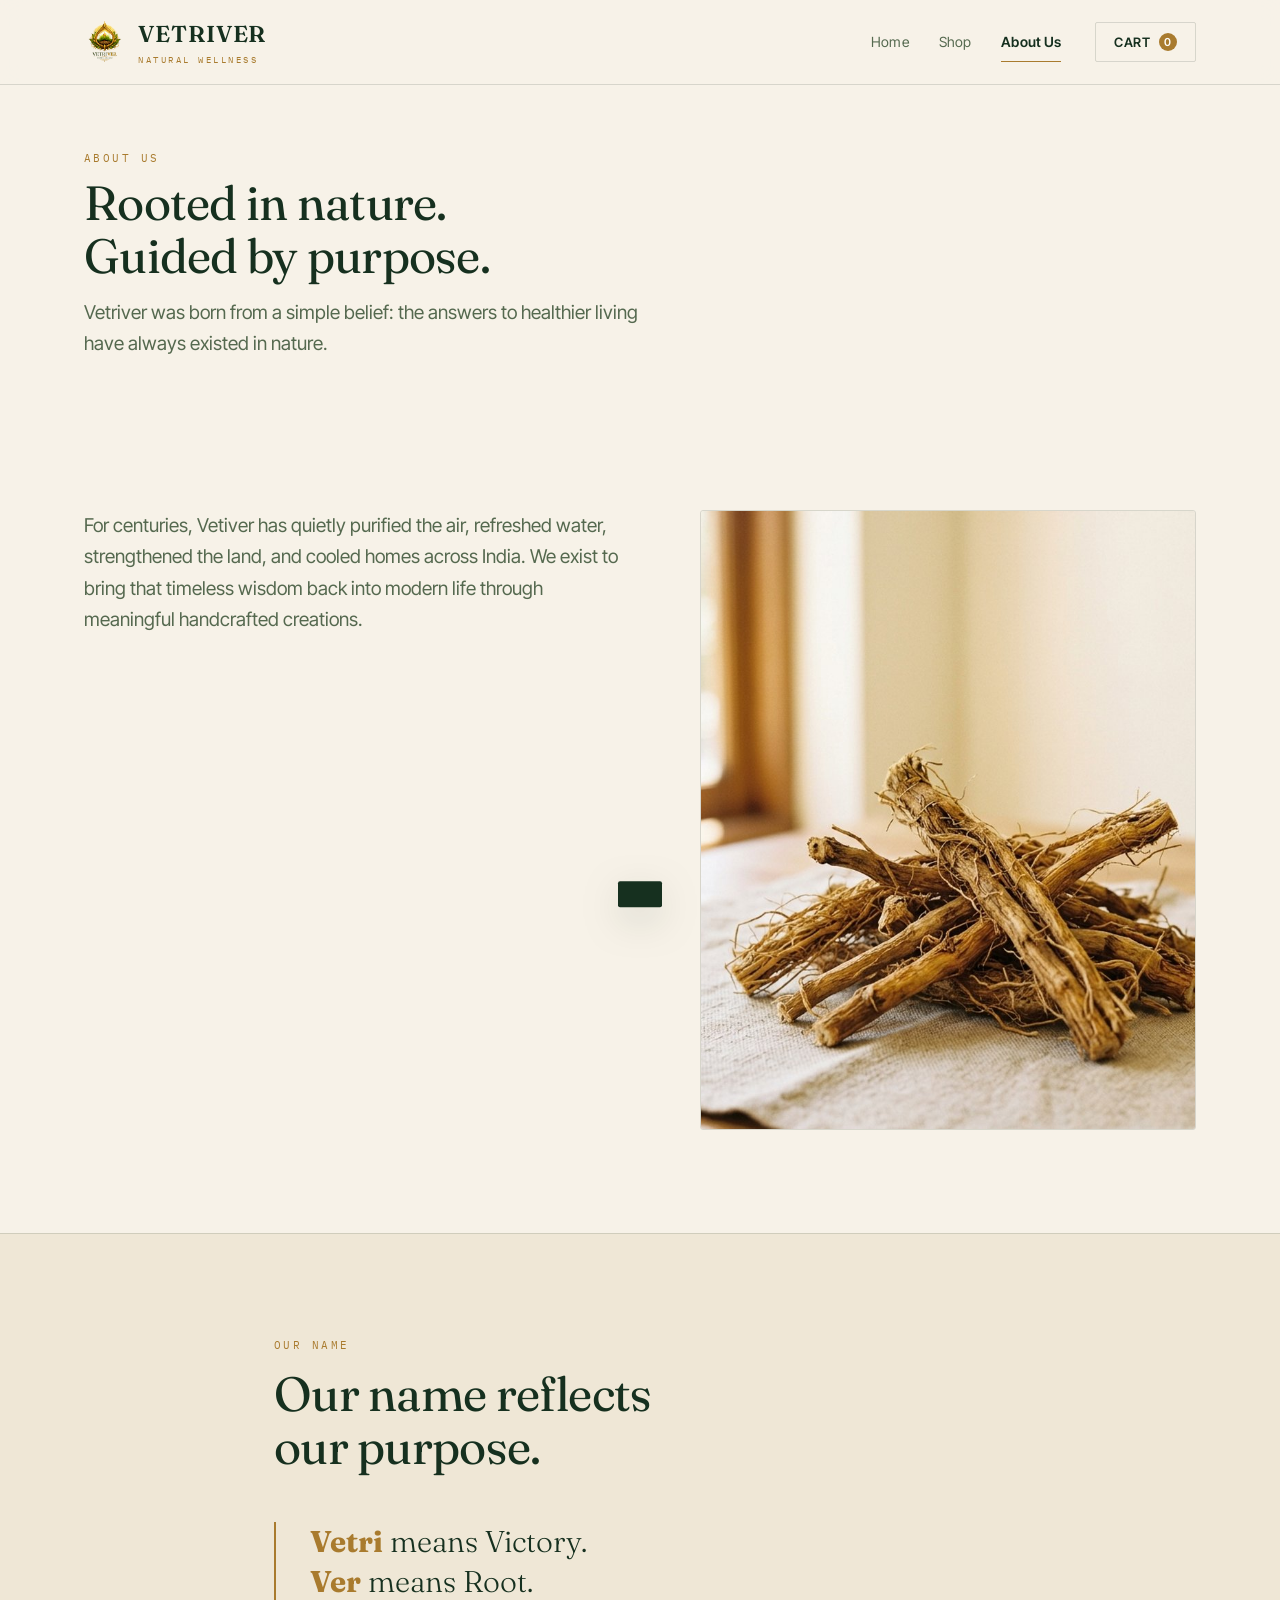
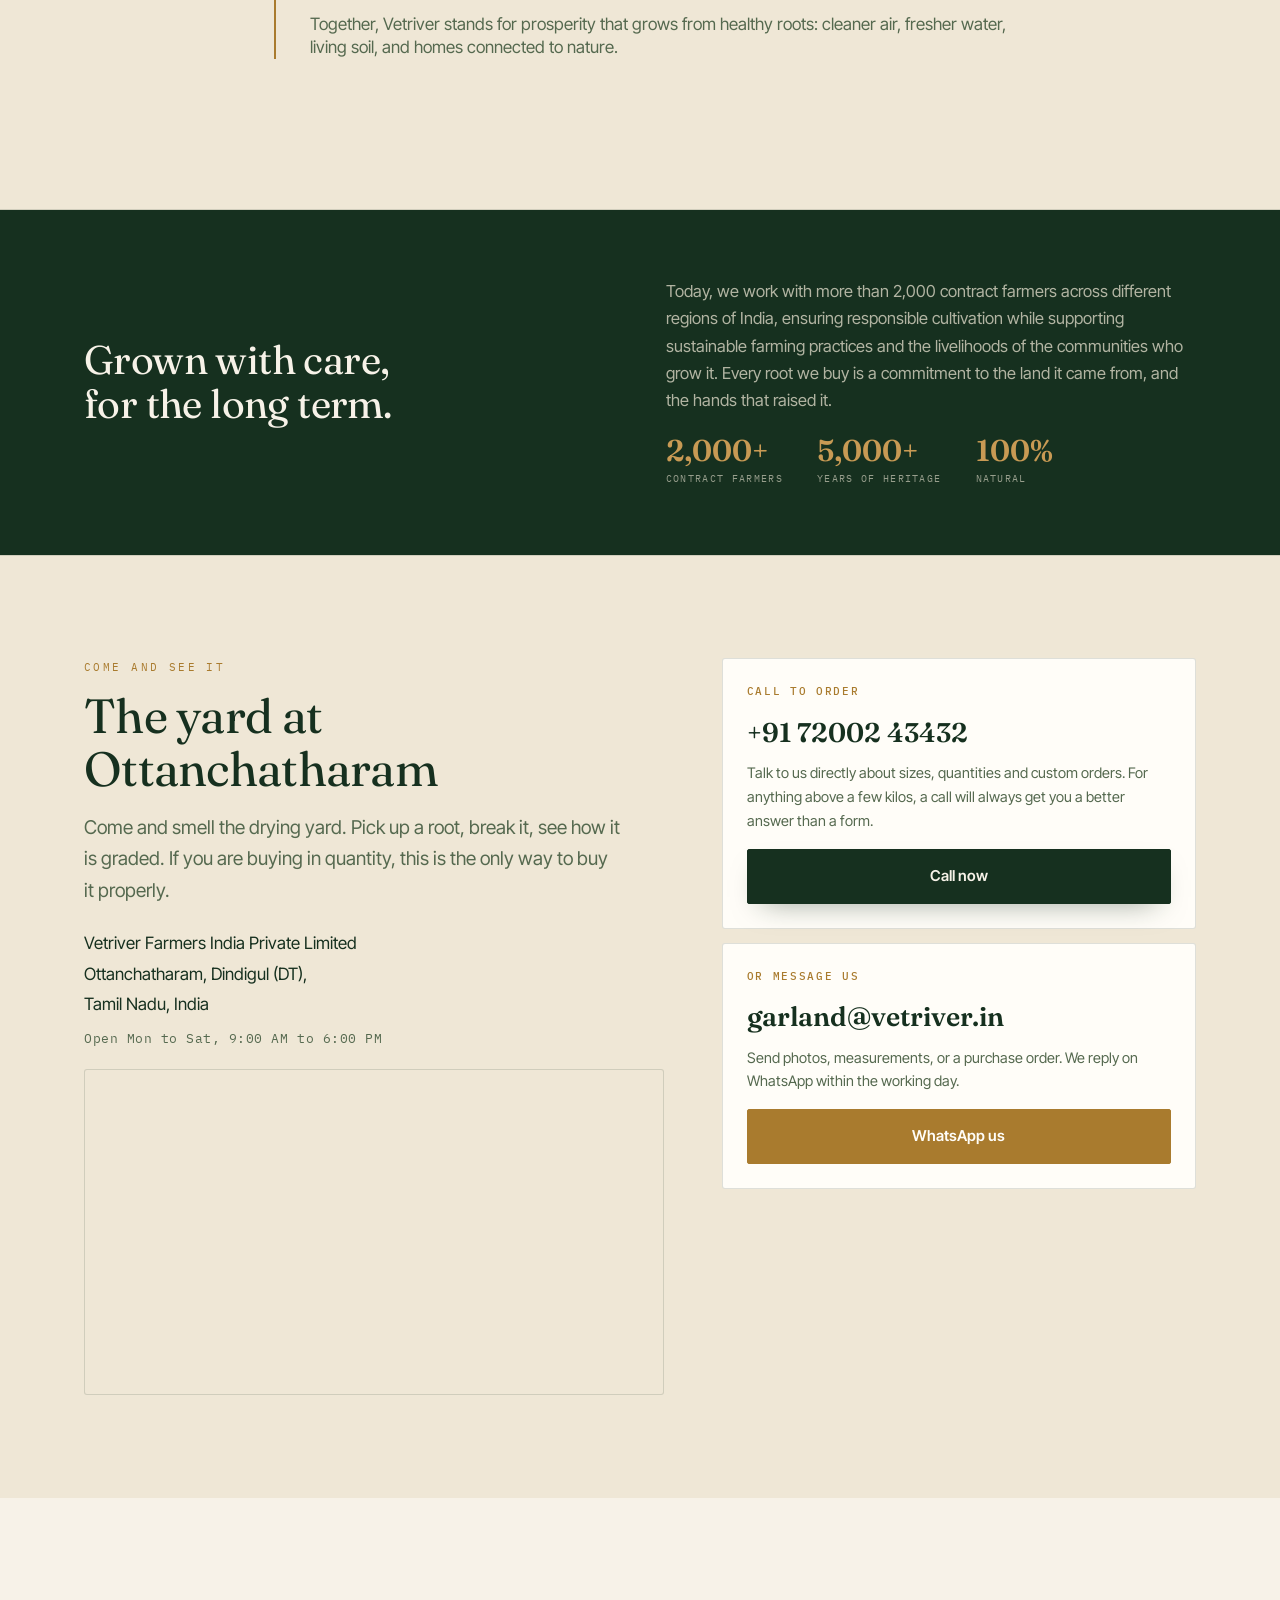
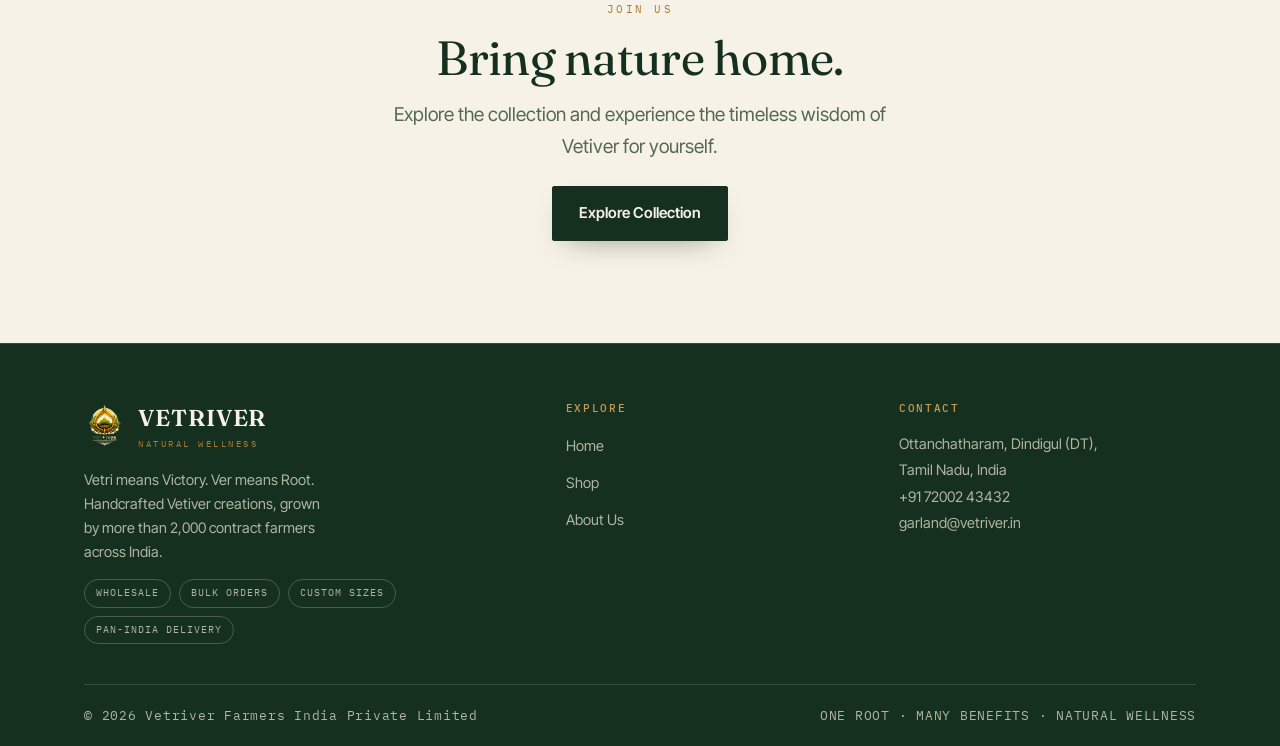
==== commit cc71a793: "Fix layout bugs and polish flagged after client review Several sections were silently missing their " ====
--- a/about.html
+++ b/about.html
@@ -5,13 +5,13 @@
 <meta name="viewport" content="width=device-width, initial-scale=1, viewport-fit=cover">
 <meta name="theme-color" content="#F7F2E8">
 
-<title>About Us — Rooted in Nature, Guided by Purpose | Vetriver</title>
+<title>About Us: Rooted in Nature, Guided by Purpose | Vetriver</title>
 <meta name="description" content="Vetri means Victory. Ver means Root. Vetriver brings 5,000 years of Vetiver wisdom back into modern life, working with 2,000+ contract farmers across India.">
 <link rel="canonical" href="https://vetriver.in/about.html">
 
 <meta property="og:type" content="website">
 <meta property="og:site_name" content="Vetriver">
-<meta property="og:title" content="About Us — Rooted in Nature, Guided by Purpose">
+<meta property="og:title" content="About Us: Rooted in Nature, Guided by Purpose">
 <meta property="og:description" content="Vetri means Victory. Ver means Root. Prosperity that grows from healthy roots.">
 <meta property="og:image" content="https://vetriver.in/assets/c-roots.jpg">
 <meta property="og:url" content="https://vetriver.in/about.html">
@@ -96,7 +96,7 @@
           timeless wisdom back into modern life through meaningful handcrafted creations.
         </p>
       </div>
-      <div class="frame rv" style="border-radius:3px;overflow:hidden;border:1px solid var(--line)">
+      <div class="frame rv">
         <img src="assets/c-roots.jpg" loading="lazy" alt="Freshly harvested vetiver roots, sun-dried before weaving">
       </div>
     </div>
@@ -113,7 +113,7 @@
     <div class="pull-quote rv">
       <p><b>Vetri</b> means Victory.<br><b>Ver</b> means Root.</p>
       <p style="font-size:17px;color:var(--ink-soft);font-family:var(--body);font-weight:400">
-        Together, Vetriver stands for prosperity that grows from healthy roots — cleaner
+        Together, Vetriver stands for prosperity that grows from healthy roots: cleaner
         air, fresher water, living soil, and homes connected to nature.
       </p>
     </div>
@@ -139,6 +139,59 @@
     </div>
   </div>
 </div>
+
+<!-- ==================== VISIT US ==================== -->
+<section id="visit" style="background:var(--cream-2);border-top:1px solid var(--line)">
+  <div class="wrap">
+    <div class="visit">
+      <div class="rv">
+        <p class="eyebrow">Come and see it</p>
+        <h2>The yard at Ottanchatharam</h2>
+        <p class="lede" style="margin:16px 0 22px">
+          Come and smell the drying yard. Pick up a root, break it, see how it is
+          graded. If you are buying in quantity, this is the only way to buy it properly.
+        </p>
+        <address class="addr">
+          Vetriver Farmers India Private Limited<br>
+          Ottanchatharam, Dindigul (DT),<br>
+          Tamil Nadu, India
+        </address>
+        <p class="hours">Open Mon to Sat, 9:00 AM to 6:00 PM</p>
+
+        <div class="map">
+          <iframe
+            src="https://www.google.com/maps?q=Ottanchatharam,Dindigul,Tamil%20Nadu&output=embed"
+            loading="lazy" referrerpolicy="no-referrer-when-downgrade"
+            title="Vetriver, Ottanchatharam, Dindigul"></iframe>
+        </div>
+      </div>
+
+      <div class="panels rv">
+        <div class="panel">
+          <h4>Call to order</h4>
+          <a class="big" href="tel:+917200243432">+91 72002 43432</a>
+          <p>
+            Talk to us directly about sizes, quantities and custom orders. For anything
+            above a few kilos, a call will always get you a better answer than a form.
+          </p>
+          <a class="btn btn-solid" href="tel:+917200243432">Call now</a>
+        </div>
+
+        <div class="panel">
+          <h4>Or message us</h4>
+          <a class="big" href="mailto:garland@vetriver.in">garland@vetriver.in</a>
+          <p>
+            Send photos, measurements, or a purchase order. We reply on WhatsApp
+            within the working day.
+          </p>
+          <a class="btn btn-gold" href="https://wa.me/917200243432" target="_blank" rel="noopener">
+            WhatsApp us
+          </a>
+        </div>
+      </div>
+    </div>
+  </div>
+</section>
 
 <!-- ==================== CLOSING CTA ==================== -->
 <section>
--- a/assets/styles.css
+++ b/assets/styles.css
@@ -19,7 +19,7 @@
   --body:"Inter Tight",system-ui,sans-serif;
   --mono:"IBM Plex Mono",ui-monospace,monospace;
   --pad: clamp(20px,5vw,80px);
-  --max: 1180px;
+  --max: 1240px;
 }
 *,*::before,*::after{box-sizing:border-box}
 html{scroll-behavior:smooth;scroll-padding-top:92px;-webkit-text-size-adjust:100%;
@@ -59,21 +59,21 @@
   position:sticky;top:0;z-index:60;background:rgba(247,242,232,.9);
   backdrop-filter:blur(12px);border-bottom:1px solid var(--line);
 }
-nav{display:flex;align-items:center;gap:26px;height:72px}
-.brand{display:flex;align-items:center;gap:11px;text-decoration:none;margin-right:auto}
-.brand img{width:36px}
-.brand b{font-family:var(--display);font-size:22px;font-weight:600;letter-spacing:.04em}
+nav{display:flex;align-items:center;gap:34px;height:84px}
+.brand{display:flex;align-items:center;gap:12px;text-decoration:none;margin-right:auto}
+.brand img{width:42px;height:42px;object-fit:contain}
+.brand b{font-family:var(--display);font-size:23px;font-weight:600;letter-spacing:.04em}
 .brand small{
-  display:block;font-family:var(--mono);font-size:8.5px;letter-spacing:.28em;
-  color:var(--gold);text-transform:uppercase;margin-top:-2px;
-}
-.navlinks{display:flex;gap:26px}
+  display:block;font-family:var(--mono);font-size:9px;letter-spacing:.28em;
+  color:var(--gold);text-transform:uppercase;margin-top:-1px;
+}
+.navlinks{display:flex;align-items:center;gap:30px}
 .navlinks a{
-  text-decoration:none;font-size:14.5px;color:var(--ink-soft);
-  padding:6px 0;border-bottom:1px solid transparent;transition:.2s;
+  text-decoration:none;font-size:14px;color:var(--ink-soft);letter-spacing:.01em;
+  padding:8px 0;border-bottom:1px solid transparent;transition:.2s;
 }
 .navlinks a:hover{color:var(--ink);border-color:var(--gold)}
-.navlinks a[aria-current]{color:var(--ink);border-color:var(--gold)}
+.navlinks a[aria-current]{color:var(--ink);border-color:var(--gold);font-weight:600}
 @media(max-width:900px){.navlinks{display:none}}
 
 /* buttons */
@@ -97,7 +97,7 @@
    matters to a trade buyer: 300 tonnes.
 */
 .hero{padding:clamp(48px,6vw,80px) 0 clamp(50px,6vw,80px)}
-.hero .wrap{display:grid;grid-template-columns:1.05fr .95fr;gap:clamp(32px,5vw,64px);align-items:center}
+.hero .wrap{display:grid;grid-template-columns:1fr 1fr;gap:clamp(32px,5vw,64px);align-items:center}
 @media(max-width:920px){.hero .wrap{grid-template-columns:1fr;gap:36px}}
 
 .rating{
@@ -162,6 +162,23 @@
 
 section{padding:clamp(60px,8vw,104px) 0}
 .sec-head{max-width:58ch;margin-bottom:clamp(30px,4vw,48px)}
+
+/* ================= FEATURE GRID (3-up cards: gifts, root-to-home, why-choose) ================= */
+.supply{display:grid;grid-template-columns:repeat(3,1fr);gap:1px;background:var(--line);
+  border:1px solid var(--line);border-radius:3px;overflow:hidden}
+.supply article{background:var(--white);padding:clamp(24px,3vw,34px)}
+.supply .n{font-family:var(--mono);font-size:11px;color:var(--gold);letter-spacing:.16em;
+  text-transform:uppercase;margin-bottom:14px}
+.supply h3{margin-bottom:9px}
+.supply p{color:var(--ink-soft);font-size:15px;margin:0}
+@media(max-width:820px){.supply{grid-template-columns:1fr}}
+
+/* supporting photo beside a text column (heritage/root story sections) */
+.heritage-grid{display:grid;grid-template-columns:1fr .9fr;gap:clamp(34px,5vw,70px);align-items:start}
+@media(max-width:900px){.heritage-grid{grid-template-columns:1fr}}
+.heritage-grid .frame{position:relative;aspect-ratio:4/5;overflow:hidden;border-radius:3px;border:1px solid var(--line)}
+.heritage-grid .frame img{width:100%;height:100%;object-fit:cover;display:block}
+@media(max-width:900px){.heritage-grid .frame{aspect-ratio:16/10}}
 
 /* ================= COLLECTIONS ================= */
 .cols{display:grid;grid-template-columns:repeat(auto-fill,minmax(250px,1fr));gap:clamp(16px,2vw,26px)}
@@ -233,7 +250,12 @@
 .map iframe{width:100%;height:100%;border:0;display:block}
 
 /* ================= FOOTER ================= */
-footer{background:var(--ink);color:rgba(239,231,214,.72);padding:clamp(48px,6vw,72px) 0 0}
+/* a dark closing CTA section (e.g. #final) sits directly above the footer on
+   some pages; a hairline plus tighter top padding keeps the two dark blocks
+   from reading as one big empty gap */
+#final{padding:clamp(48px,6vw,72px) 0}
+footer{background:var(--ink);color:rgba(239,231,214,.72);padding:clamp(40px,5vw,56px) 0 0;
+  border-top:1px solid rgba(239,231,214,.14)}
 .foot{display:grid;grid-template-columns:1.5fr 1fr 1fr;gap:36px;padding-bottom:40px}
 @media(max-width:820px){.foot{grid-template-columns:1fr;gap:28px}}
 footer .brand b{color:var(--cream)}
@@ -319,10 +341,10 @@
 
 /* ================= CART BUTTON ================= */
 .cart-btn{
-  display:flex;align-items:center;gap:8px;cursor:pointer;
+  display:flex;align-items:center;gap:9px;cursor:pointer;
   background:transparent;border:1px solid var(--line);color:var(--ink);
-  font-family:var(--mono);font-size:12px;letter-spacing:.08em;
-  padding:9px 15px;border-radius:2px;transition:.2s;
+  font-family:var(--body);font-size:13px;font-weight:600;letter-spacing:.03em;
+  padding:10px 18px;border-radius:2px;transition:.2s;
 }
 .cart-btn:hover{border-color:var(--gold);background:rgba(169,123,46,.07)}
 .cart-count{
@@ -529,7 +551,7 @@
 @media(max-width:760px){.login-art{display:none}}
 .login-body{padding:clamp(28px,4vw,44px);position:relative;display:flex;flex-direction:column;gap:16px;justify-content:center}
 .login-close{
-  position:absolute;top:14px;right:14px;width:34px;height:34px;border-radius:50%;
+  position:absolute;z-index:2;top:14px;right:14px;width:34px;height:34px;border-radius:50%;
   border:1px solid var(--line);background:var(--white);color:var(--ink-soft);
   cursor:pointer;display:flex;align-items:center;justify-content:center;font-size:18px;line-height:1;transition:.2s;
 }
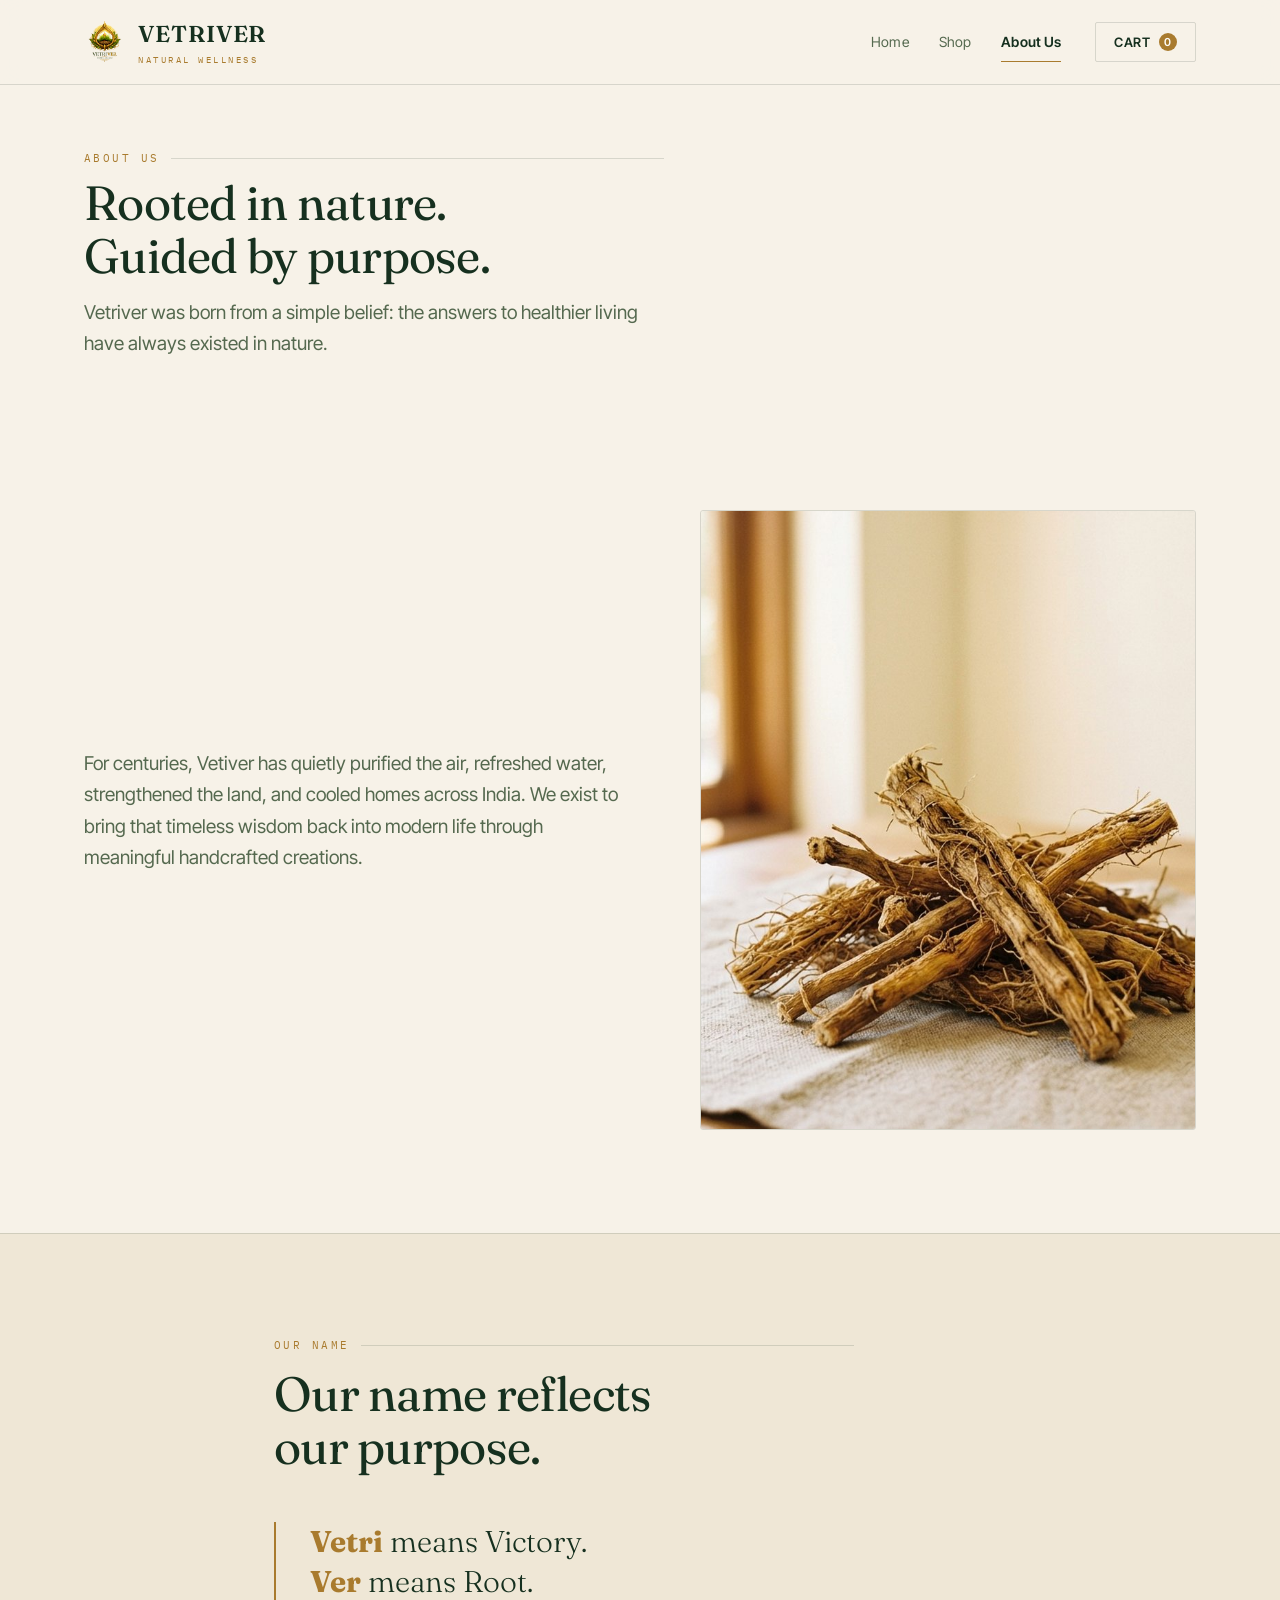
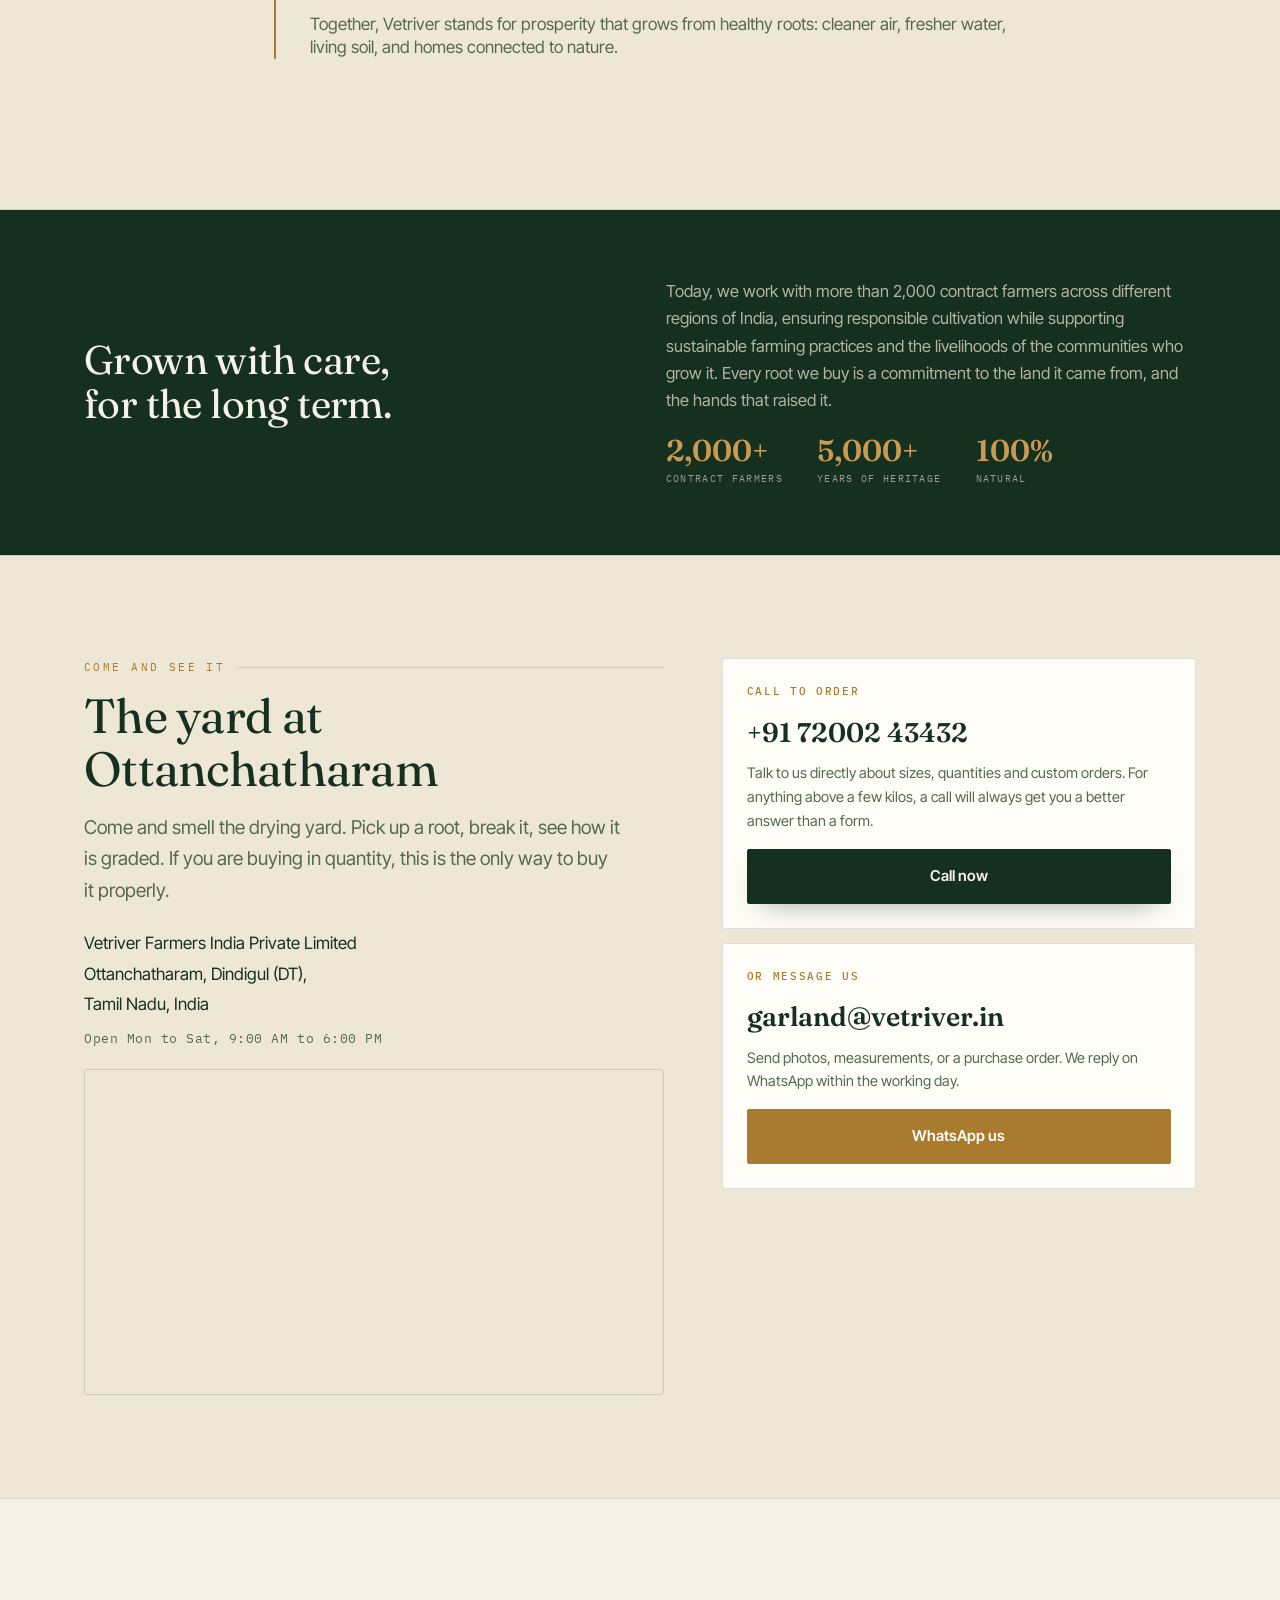
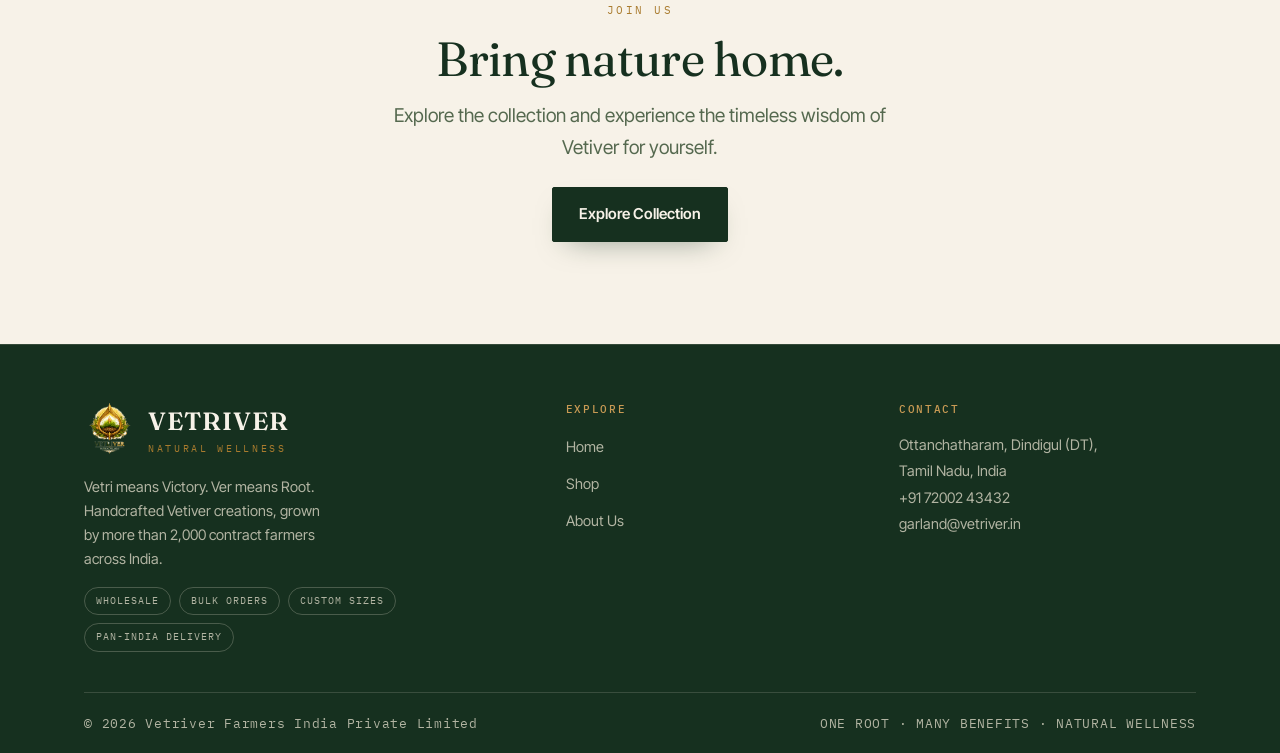
==== commit 0c33d788: "Fix stuck toast overlay, remove redundant closing CTA, improve content separation The cart "toast" n" ====
--- a/about.html
+++ b/about.html
@@ -197,7 +197,7 @@
 <section>
   <div class="wrap" style="max-width:680px;text-align:center">
     <div class="sec-head rv" style="margin:0 auto">
-      <p class="eyebrow" style="justify-content:center">Join us</p>
+      <p class="eyebrow eyebrow-center">Join us</p>
       <h2>Bring nature home.</h2>
       <p class="lede" style="margin:14px auto 0">
         Explore the collection and experience the timeless wisdom of Vetiver for yourself.
@@ -215,7 +215,7 @@
   <div class="wrap">
     <div class="foot">
       <div>
-        <a class="brand" href="index.html" style="margin-bottom:16px">
+        <a class="brand" href="index.html">
           <img src="assets/logo-light.png" alt="" width="38">
           <span><b>VETRIVER</b><small>Natural Wellness</small></span>
         </a>
--- a/assets/styles.css
+++ b/assets/styles.css
@@ -51,8 +51,15 @@
 .lede{font-size:clamp(17px,1.6vw,19px);color:var(--ink-soft);max-width:56ch}
 .eyebrow{
   font-family:var(--mono);font-size:11px;letter-spacing:.22em;text-transform:uppercase;
-  color:var(--gold);margin:0 0 14px;
-}
+  color:var(--gold);margin:0 0 14px;display:flex;align-items:center;gap:12px;
+}
+.eyebrow::after{content:"";flex:1;height:1px;background:var(--line)}
+.eyebrow-center{justify-content:center}
+.eyebrow-center::after{display:none}
+
+/* a hairline between consecutive sections that share the same background,
+   so one content block doesn't blend invisibly into the next */
+main > section + section{border-top:1px solid var(--line)}
 
 /* ================= NAV ================= */
 header{
@@ -174,7 +181,7 @@
 @media(max-width:820px){.supply{grid-template-columns:1fr}}
 
 /* supporting photo beside a text column (heritage/root story sections) */
-.heritage-grid{display:grid;grid-template-columns:1fr .9fr;gap:clamp(34px,5vw,70px);align-items:start}
+.heritage-grid{display:grid;grid-template-columns:1fr .9fr;gap:clamp(34px,5vw,70px);align-items:center}
 @media(max-width:900px){.heritage-grid{grid-template-columns:1fr}}
 .heritage-grid .frame{position:relative;aspect-ratio:4/5;overflow:hidden;border-radius:3px;border:1px solid var(--line)}
 .heritage-grid .frame img{width:100%;height:100%;object-fit:cover;display:block}
@@ -253,12 +260,14 @@
 /* a dark closing CTA section (e.g. #final) sits directly above the footer on
    some pages; a hairline plus tighter top padding keeps the two dark blocks
    from reading as one big empty gap */
-#final{padding:clamp(48px,6vw,72px) 0}
 footer{background:var(--ink);color:rgba(239,231,214,.72);padding:clamp(40px,5vw,56px) 0 0;
   border-top:1px solid rgba(239,231,214,.14)}
 .foot{display:grid;grid-template-columns:1.5fr 1fr 1fr;gap:36px;padding-bottom:40px}
 @media(max-width:820px){.foot{grid-template-columns:1fr;gap:28px}}
-footer .brand b{color:var(--cream)}
+footer .brand{margin-bottom:18px}
+footer .brand img{width:52px;height:52px}
+footer .brand b{color:var(--cream);font-size:25px}
+footer .brand small{font-size:9.5px}
 footer h4{font-family:var(--mono);font-size:10.5px;letter-spacing:.16em;text-transform:uppercase;
   color:var(--gold-lit);margin:0 0 14px;font-weight:500}
 footer ul{list-style:none;padding:0;margin:0;display:grid;gap:9px}
@@ -526,14 +535,21 @@
 .drawer-foot .btn{width:100%;justify-content:center}
 .secure-note{display:flex;align-items:center;justify-content:center;gap:7px;margin-top:13px;font-family:var(--mono);font-size:10.5px;letter-spacing:.08em;color:var(--ink-soft)}
 
-/* toast */
+/* toast — opacity/visibility (not just transform) keep this fully gone at
+   rest; a short empty box translated by a % of its own height can leave a
+   sliver on screen, which is exactly the "box stuck at the bottom" bug */
 .toast{
-  position:fixed;bottom:24px;left:50%;transform:translate(-50%,120%);
+  position:fixed;bottom:24px;left:50%;
+  transform:translate(-50%,12px);opacity:0;visibility:hidden;pointer-events:none;
   background:var(--ink);color:var(--cream);padding:13px 22px;border-radius:2px;
-  font-size:14px;font-weight:600;z-index:100;transition:transform .3s;
+  font-size:14px;font-weight:600;z-index:100;
+  transition:transform .3s,opacity .3s,visibility 0s .3s;
   box-shadow:0 12px 40px -8px rgba(22,48,31,.5);
 }
-.toast.show{transform:translate(-50%,0)}
+.toast.show{
+  transform:translate(-50%,0);opacity:1;visibility:visible;pointer-events:auto;
+  transition:transform .3s,opacity .3s;
+}
 
 /* ================= LOGIN GATE (shop buy-flow) ================= */
 .login-modal{
